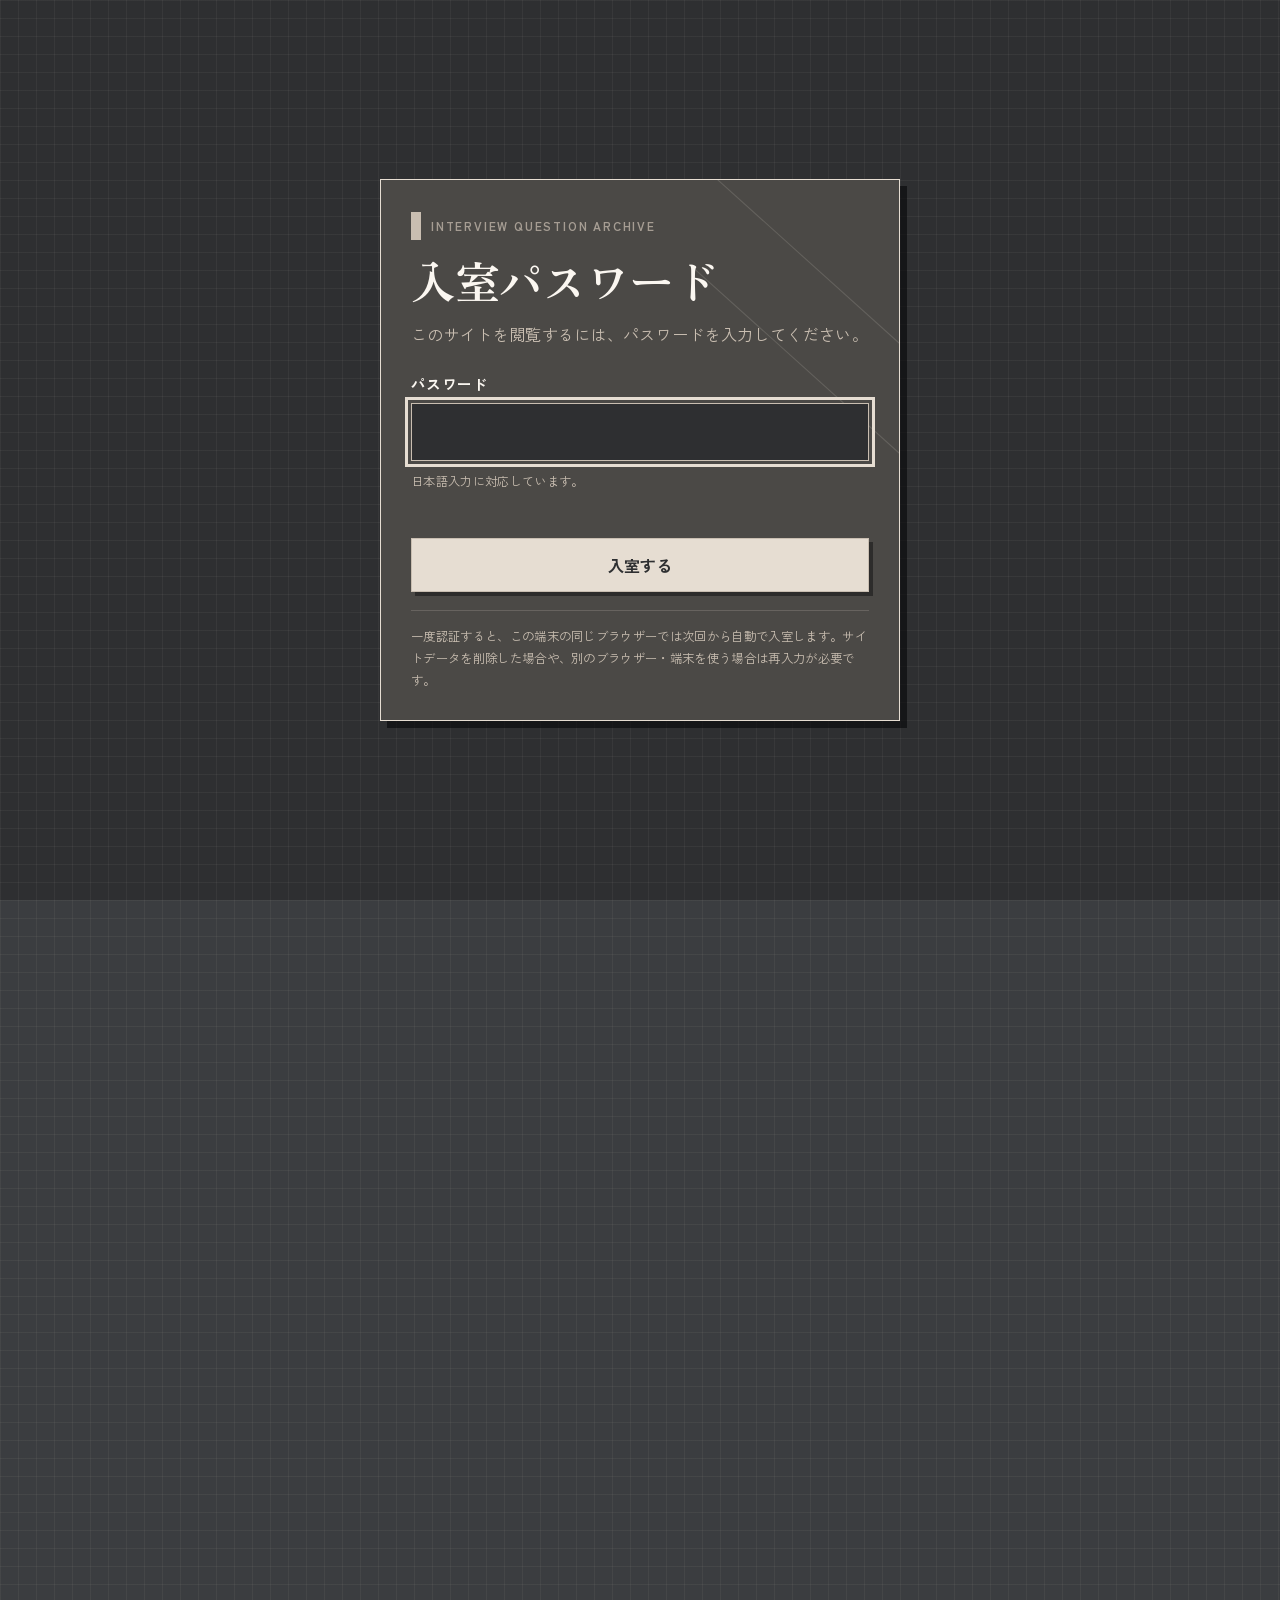
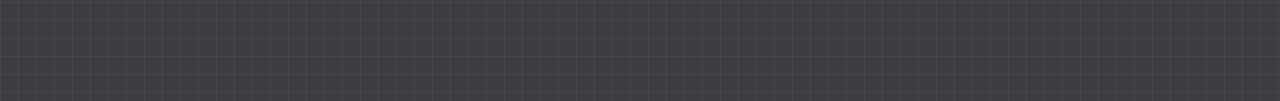
==== index.html @ e6c16aa3 "Add files via upload" ====
<!doctype html>
<html lang="ja">
<head>
  <meta charset="utf-8">
  <meta name="viewport" content="width=device-width, initial-scale=1">
  <meta name="theme-color" content="#3B3D40">
  <meta name="description" content="高校生の就職・大学入試面接に向けて、質問の意図と定着性・活躍性を考えるための面接想定質問集です。">

  <link rel="preconnect" href="https://fonts.googleapis.com">
  <link rel="preconnect" href="https://fonts.gstatic.com" crossorigin>
  <link href="https://fonts.googleapis.com/css2?family=Zen+Kaku+Gothic+New:wght@400;500;700&family=Zen+Old+Mincho:wght@500;600;700&display=swap" rel="stylesheet">
  <link rel="stylesheet" href="style.css">
  <title>面接想定質問集｜問いの裏側を読む</title>
</head>
<body class="auth-locked">

  <!-- ===== 入室パスワード認証 ===== -->
  <div class="auth-gate" id="authGate" role="dialog" aria-modal="true" aria-labelledby="authTitle">
    <form class="auth-box" id="authForm" novalidate>
      <p class="auth-kicker">INTERVIEW QUESTION ARCHIVE</p>
      <h1 id="authTitle">入室パスワード</h1>
      <p class="auth-copy">このサイトを閲覧するには、パスワードを入力してください。</p>

      <div class="auth-field">
        <label for="authPassword">パスワード</label>
        <div class="auth-input-row">
          <input
            id="authPassword"
            class="auth-password"
            type="text"
            inputmode="text"
            lang="ja"
            autocomplete="off"
            autocapitalize="none"
            spellcheck="false"
            enterkeyhint="go"
            aria-describedby="authImeNote authError"
          >
        </div>
        <p class="auth-ime-note" id="authImeNote">日本語入力に対応しています。</p>
      </div>

      <p class="auth-error" id="authError" aria-live="polite"></p>
      <button class="btn accent auth-submit" type="submit">入室する</button>
      <p class="auth-note">一度認証すると、この端末の同じブラウザーでは次回から自動で入室します。サイトデータを削除した場合や、別のブラウザー・端末を使う場合は再入力が必要です。</p>
    </form>
  </div>

  <a class="skip-link" href="#main">本文へ移動</a>

  <div class="app">
    <header class="topbar">
      <button class="menu-btn" id="menuButton" type="button" aria-label="メニューを開く" aria-controls="sidebar" aria-expanded="false">☰</button>

      <div class="brand-mini">
        <span class="brand-mark" aria-hidden="true"></span>
        <span>INTERVIEW QUESTION ARCHIVE</span>
      </div>

      <div class="top-status" id="topStatus">問いの裏側を読む</div>

      <button class="btn accent compact" id="randomTopButton" type="button">ランダム1問</button>
    </header>

    <div class="layout">
      <aside class="sidebar" id="sidebar" aria-label="サイト内メニュー">
        <p class="sidebar-title">CONTENTS</p>

        <nav class="nav" aria-label="メインナビゲーション">
          <button class="nav-button active" type="button" data-view="home">
            <span class="nav-num">00</span><span>HOME</span>
          </button>
          <button class="nav-button" type="button" data-view="guide">
            <span class="nav-num">01</span><span>面接の考え方</span>
          </button>
          <button class="nav-button" type="button" data-view="questions">
            <span class="nav-num">02</span><span>想定質問集</span>
          </button>
          <button class="nav-button" type="button" data-view="training">
            <span class="nav-num">03</span><span>覚悟</span>
          </button>
        </nav>

        <div class="sidebar-box">
          <strong>このサイトの方針</strong>
          <p>模範回答は載せません。</p>
          <p>「何を答えるか」より先に、「なぜ訊かれたか」を考えるための質問集です。</p>
        </div>

        <div class="sidebar-data-action">
          <button class="btn primary sidebar-action-btn" id="randomSideButton" type="button">ランダムで1問引く</button>
        </div>
      </aside>

      <div class="sidebar-scrim" id="sidebarScrim" aria-hidden="true"></div>

      <main class="main" id="main">
        <!-- HOME -->
        <section class="view active" id="view-home" data-view-panel="home">
          <div class="hero">
            <div class="eyebrow">INTERVIEW QUESTION ARCHIVE</div>
            <h1>
              <span class="hero-title-main">面接想定質問集</span>
              <span class="hero-title-level">問いの裏側を読む</span>
            </h1>
            <p class="hero-sub">あらゆる質問には、それを訊く意図がある。</p>
            <p class="hero-copy">
              面接は、用意した文章を暗唱する試験ではありません。<br>
              質問の向こう側にいる相手が「何を知りたいのか」を考え、自分の経験と考えを使って答える対話です。
            </p>

            <div class="hero-actions">
              <button class="btn primary" type="button" data-go="questions">質問集を見る</button>
              <button class="btn" type="button" data-go="guide">まず考え方を読む</button>
              <button class="btn accent" id="randomHeroButton" type="button">ランダムで1問</button>
            </div>

            <p class="hero-note">答えを覚えるのではなく、問いの意図を読む力を育てる。</p>
          </div>

          <section class="section-block">
            <div class="section-heading">
              <span class="section-kicker">CORE</span>
              <h2>面接官が見ようとしている「未来」</h2>
            </div>

            <div class="concept-grid">
              <article class="concept-card">
                <span class="concept-label">RETENTION</span>
                <h3>定着性</h3>
                <p>その会社・学校を自分の意思で選び、現実とのズレや困難があっても向き合いながら続けていけそうか。</p>
              </article>

              <article class="concept-card">
                <span class="concept-label">GROWTH</span>
                <h3>活躍性</h3>
                <p>入ったあとに学び、考え、修正し、行動し、周囲と関わりながら成長していけそうか。</p>
              </article>
            </div>

            <div class="statement-box">
              <p>面接で評価される要素は本来もっと多くあります。</p>
              <p>このサイトでは、それらを理解しやすくするために、大きく「定着性」と「活躍性」の二つに整理しています。</p>
            </div>
          </section>

          <section class="section-block">
            <div class="section-heading">
              <span class="section-kicker">HOW TO USE</span>
              <h2>このサイトの使い方</h2>
            </div>

            <div class="step-grid">
              <article class="step-card"><span>01</span><strong>質問だけを見る</strong><p>まずは意図を開かず、自分なら何を見られているか考えます。</p></article>
              <article class="step-card"><span>02</span><strong>自分の言葉で答える</strong><p>模範回答を探さず、自分の経験・考え・価値観から答えます。</p></article>
              <article class="step-card"><span>03</span><strong>質問の意図を開く</strong><p>面接官が何を確認しようとしているのかを確認します。</p></article>
              <article class="step-card"><span>04</span><strong>もう一度答える</strong><p>暗記ではなく、問いの本質を理解したうえで言葉を組み直します。</p></article>
            </div>
          </section>
        </section>

        <!-- GUIDE -->
        <section class="view" id="view-guide" data-view-panel="guide">
          <header class="page-header">
            <div class="eyebrow">GUIDE / APPENDIX</div>
            <h1>面接を始める前に<br>知っておいてほしいこと</h1>
            <p>この質問集を「答えを覚えるための教材」にしないための、15の前提です。</p>
          </header>

          <div class="guide-list" id="guideList"></div>
        </section>

        <!-- QUESTIONS -->
        <section class="view" id="view-questions" data-view-panel="questions">
          <header class="page-header">
            <div class="eyebrow">QUESTION ARCHIVE</div>
            <h1>想定質問集</h1>
            <p>質問を見たら、すぐに「答え」を探さないでください。まず、なぜその質問をされたのかを考えてみましょう。</p>
          </header>

          <section class="filter-panel" aria-label="質問の絞り込み">
            <div class="filter-row">
              <span class="filter-label">分類</span>
              <div class="filter-buttons" id="categoryFilters">
                <button class="filter-btn active" type="button" data-category="all">ALL</button>
                <button class="filter-btn" type="button" data-category="common">共通</button>
                <button class="filter-btn" type="button" data-category="employment">就職</button>
                <button class="filter-btn" type="button" data-category="university">大学</button>
                <button class="filter-btn" type="button" data-category="research">課題研究</button>
                <button class="filter-btn training-filter" type="button" data-category="training">覚悟</button>
              </div>
            </div>

            <div class="filter-row">
              <label class="filter-label" for="searchInput">検索</label>
              <input class="search-input" id="searchInput" type="search" placeholder="例：志望、失敗、大学、会社">
            </div>

            <div class="filter-row filter-meta">
              <span class="filter-label">表示</span>
              <strong id="resultCount">0問</strong>
              <button class="text-button" id="resetFiltersButton" type="button">絞り込みを解除</button>
            </div>
          </section>

          <div class="question-list" id="questionList"></div>
        </section>

        <!-- 覚悟 -->
        <section class="view" id="view-training" data-view-panel="training">
          <header class="page-header training-header">
            <div class="eyebrow">COMMITMENT CHECK</div>
            <h1>覚悟</h1>
            <p>本番ではもっと柔らかな形に分解されて問われるかもしれません。ここでは、進路選択の本質をあえてむき出しにして確認します。</p>
          </header>

          <div class="warning-box">
            <strong>これは「圧迫するため」の質問ではありません。</strong>
            <p>進学や就職が、何かから逃げた結果ではなく、自分で選んだ結果になっているか。迷いや不安も含めて、自分自身の選択を説明できるかを確かめるための訓練です。</p>
          </div>

          <div class="question-list" id="trainingList"></div>
        </section>
      </main>
    </div>

    <!-- ===== フッター ===== -->
    <footer class="site-footer">
      <p>Copyright © M.M. All Rights Reserved.</p>
    </footer>
  </div>

  <dialog class="random-dialog" id="randomDialog" aria-labelledby="randomDialogTitle">
    <form method="dialog" class="random-dialog-inner">
      <div class="dialog-topline">
        <span>RANDOM QUESTION</span>
        <button class="dialog-close" value="close" aria-label="閉じる">×</button>
      </div>
      <div id="randomQuestionContent"></div>
      <div class="dialog-actions">
        <button class="btn accent" id="randomAgainButton" type="button">もう1問引く</button>
        <button class="btn" value="close">閉じる</button>
      </div>
    </form>
  </dialog>
  <script src="script.js"></script>
</body>
</html>
---- style.css ----
/* ================================================================
   面接想定質問集 Ver.0.8
   暖色ダークモード・角丸なしUIを基調にしたスタイル
   ================================================================ */

/* ===== 01. カラーパレット・共通変数 ===== */
:root {
  --bg: #3B3D40;
  --bg-deep: #2E2F31;
  --grid: rgba(230, 221, 210, .055);

  --surface: #4C4A47;
  --surface-2: #56524F;
  --surface-3: #625D58;

  --ink: #FBF7F1;
  --muted: #C9BEB1;
  --label-muted: rgba(201, 190, 177, .72);
  --line: #8C8883;
  --line-soft: rgba(230, 221, 210, .18);

  --main: #5E5A55;
  --main-dark: #3B3D40;

  --accent: #E6DDD2;
  --accent-dark: #C9BEB1;
  --accent-deep: #8C8883;
  --accent-soft: rgba(230, 221, 210, .12);

  --training: #B8A999;
  --training-soft: rgba(184, 169, 153, .14);

  --shadow: rgba(12, 12, 13, .46);
  --shadow-strong: rgba(8, 8, 9, .62);
  --white-soft: #E6DDD2;
  --text-dark: #2E2F31;

  --font-heading: "Zen Old Mincho", "Yu Mincho", "Hiragino Mincho ProN", serif;
  --font-body: "Zen Kaku Gothic New", "Noto Sans JP", "Yu Gothic UI", "Yu Gothic", Meiryo, sans-serif;

  --max: 1440px;
}

/* ===== 02. 基本設定 ===== */
* {
  box-sizing: border-box;
}

html {
  scroll-behavior: smooth;
  scrollbar-color: var(--line) var(--surface-2);
}

body {
  margin: 0;
  min-height: 100vh;
  color: var(--ink);
  background-color: var(--bg);
  background-image:
    linear-gradient(var(--grid) 1px, transparent 1px),
    linear-gradient(90deg, var(--grid) 1px, transparent 1px);
  background-size: 18px 18px;
  font-family: var(--font-body);
  line-height: 1.9;
  letter-spacing: .02em;
}

button,
input {
  font: inherit;
  color: inherit;
}

button {
  cursor: pointer;
}

:focus-visible {
  outline: 3px solid var(--accent);
  outline-offset: 3px;
}

.skip-link {
  position: fixed;
  top: -80px;
  left: 12px;
  z-index: 9999;
  padding: 8px 12px;
  color: var(--text-dark);
  background: var(--accent);
}

.skip-link:focus {
  top: 12px;
}

.app {
  max-width: var(--max);
  min-height: 100vh;
  margin: 0 auto;
  background: rgba(46, 47, 49, .44);
  border-right: 1px solid var(--line-soft);
  border-left: 1px solid var(--line-soft);
}

/* ===== 03. 共通ボタン ===== */
.btn,
.menu-btn,
.filter-btn,
.dialog-close {
  border: 1px solid var(--line);
  border-radius: 0;
  background: var(--surface-2);
  box-shadow: 3px 3px 0 var(--shadow);
  transition: transform .12s ease, box-shadow .12s ease, background .12s ease;
}

.btn {
  padding: .68rem .9rem;
  font-weight: 700;
}

.btn:hover,
.menu-btn:hover,
.filter-btn:hover,
.dialog-close:hover {
  transform: translate(1px, 1px);
  box-shadow: 2px 2px 0 var(--shadow);
}

.btn:active,
.menu-btn:active,
.filter-btn:active,
.dialog-close:active {
  transform: translate(3px, 3px);
  box-shadow: none;
}

.btn.primary {
  color: var(--ink);
  background: var(--main);
  border-color: var(--line);
  box-shadow: 4px 4px 0 var(--shadow);
}

.btn.accent {
  color: var(--text-dark);
  background: var(--accent);
  border-color: var(--accent-dark);
  box-shadow: 4px 4px 0 var(--shadow);
}

.btn.compact {
  padding: .45rem .7rem;
  font-size: .84rem;
}

/* ===== 04. トップバー ===== */
.topbar {
  position: sticky;
  top: 0;
  z-index: 60;
  display: grid;
  grid-template-columns: 1fr minmax(80px, .7fr) auto;
  align-items: center;
  gap: 14px;
  padding: 10px 18px;
  background: rgba(46, 47, 49, .94);
  box-shadow: 0 5px 0 var(--shadow);
}

.brand-mini {
  display: flex;
  align-items: center;
  gap: 10px;
  color: var(--accent);
  font-size: 16px;
  font-weight: 700;
  white-space: nowrap;
}

.brand-mark {
  width: 16px;
  height: 16px;
  background: var(--accent);
  box-shadow: 4px 4px 0 var(--shadow);
}

.top-status {
  overflow: hidden;
  color: var(--accent);
  font-size: .84rem;
  text-align: right;
  text-overflow: ellipsis;
  white-space: nowrap;
}

.menu-btn {
  display: none;
  width: 42px;
  height: 42px;
  padding: 0;
  font-weight: 700;
}

/* ===== 05. サイドバー・レイアウト ===== */
.layout {
  display: grid;
  grid-template-columns: 260px minmax(0, 1fr);
  min-height: calc(100vh - 64px);
}

.sidebar {
  position: sticky;
  top: 64px;
  display: flex;
  flex-direction: column;
  height: calc(100vh - 64px);
  margin-top: 10px;
  padding: 20px 14px 36px;
  overflow: auto;
  background: rgba(46, 47, 49, .97);
  border-right: 2px solid var(--ink);
}

.sidebar-title {
  margin: 0 0 10px;
  color: var(--muted);
  font-size: .75rem;
  font-weight: 700;
  letter-spacing: .18em;
}

.nav {
  display: grid;
  gap: 7px;
}

.nav-button {
  display: grid;
  grid-template-columns: 38px 1fr;
  align-items: center;
  width: 100%;
  padding: 10px 9px;
  text-align: left;
  font-weight: 700;
  background: transparent;
  border: 1px solid transparent;
}

.nav-button:hover {
  background: rgba(76, 74, 71, .72);
  border-color: var(--line-soft);
}

.nav-button.active {
  color: var(--text-dark);
  background: var(--accent);
  border-color: var(--accent-dark);
  box-shadow: 4px 4px 0 var(--shadow);
}

.nav-num {
  font-size: .76rem;
  opacity: .78;
}

.sidebar-box {
  margin-top: 20px;
  padding: 13px;
  background: var(--surface);
  border: 1px solid var(--ink);
  box-shadow: 4px 4px 0 var(--shadow);
}

.sidebar-box strong {
  display: block;
  margin-bottom: 6px;
}

.sidebar-box p {
  margin: .45rem 0;
  font-size: .82rem;
  line-height: 1.65;
}

.sidebar-data-action {
  display: grid;
  gap: 10px;
  margin-top: auto;
  padding-top: 20px;
}

.sidebar-action-btn {
  width: 100%;
}

.sidebar-scrim {
  display: none;
}

/* ===== 06. メインコンテンツ ===== */
.main {
  min-width: 0;
  padding: 28px clamp(16px, 3vw, 44px) 44px;
}

.view {
  display: none;
  animation: fade .18s ease;
}

.view.active {
  display: block;
}

@keyframes fade {
  from {
    opacity: .3;
    transform: translateY(4px);
  }
  to {
    opacity: 1;
    transform: none;
  }
}

/* ===== 07. HOME・ヒーロー ===== */
.hero {
  position: relative;
  display: grid;
  align-content: center;
  min-height: 500px;
  padding: clamp(28px, 6vw, 72px);
  overflow: hidden;
  background: rgba(76, 74, 71, .94);
  border: 2px solid var(--ink);
  box-shadow: 5px 5px 0 var(--shadow);
}

.hero::before,
.hero::after {
  position: absolute;
  right: -140px;
  width: 520px;
  height: 1px;
  content: "";
  background: rgba(230, 221, 210, .16);
  transform: rotate(42deg);
}

.hero::before { top: 140px; }
.hero::after { top: 270px; }

.eyebrow {
  display: flex;
  align-items: center;
  gap: 10px;
  color: var(--label-muted);
  font-size: .76rem;
  font-weight: 700;
  letter-spacing: .18em;
  text-transform: uppercase;
}

.eyebrow::before {
  display: block;
  width: 12px;
  height: 28px;
  content: "";
  background: var(--accent-dark);
}

h1,
h2,
h3,
p {
  overflow-wrap: anywhere;
}


h1,
h2,
h3,
.hero-title-main,
.hero-title-level,
.brand-mini,
.question-title,
.random-content h2 {
  font-family: var(--font-heading);
}

h1 {
  margin: .5em 0 .22em;
  letter-spacing: -.04em;
}

.hero-title-main {
  display: block;
  font-size: clamp(2.2rem, 6vw, 5rem);
  font-weight: 700;
  line-height: 1.12;
}

.hero-title-level {
  display: block;
  margin-top: .18em;
  font-size: clamp(1.35rem, 3.4vw, 2.7rem);
  font-weight: 700;
  line-height: 1.3;
  letter-spacing: -.02em;
}

.hero-sub {
  margin: 0 0 1.4rem;
  color: var(--muted);
  font-size: clamp(1.05rem, 2.4vw, 1.5rem);
  font-weight: 700;
}

.hero-copy {
  max-width: 780px;
  font-size: 1.02rem;
}

.hero-actions {
  display: flex;
  flex-wrap: wrap;
  gap: 12px;
  margin-top: 28px;
}

.hero-note {
  margin-top: 22px;
  padding-left: 14px;
  font-weight: 700;
  border-left: 4px solid var(--accent-dark);
}

/* ===== 08. セクション共通 ===== */
.section-block {
  margin-top: 48px;
}

.section-heading {
  margin-bottom: 18px;
}

.section-kicker {
  display: block;
  color: var(--muted);
  font-size: .72rem;
  font-weight: 700;
  letter-spacing: .18em;
}

.section-heading h2,
.page-header h1 {
  margin: .25rem 0 .4rem;
  font-size: clamp(1.7rem, 3.4vw, 2.8rem);
  line-height: 1.3;
}

.concept-grid,
.step-grid {
  display: grid;
  grid-template-columns: repeat(2, minmax(0, 1fr));
  gap: 16px;
}

.concept-card,
.step-card,
.guide-card,
.question-card,
.statement-box,
.warning-box,
.filter-panel {
  background: rgba(76, 74, 71, .94);
  border: 1px solid var(--ink);
  box-shadow: 4px 4px 0 var(--shadow);
}

.concept-card {
  min-height: 220px;
  padding: 24px;
}

.concept-card.accent-card {
  border-left: 9px solid var(--accent-dark);
}

.concept-label {
  color: var(--muted);
  font-size: .72rem;
  font-weight: 700;
  letter-spacing: .16em;
}

.concept-card h3 {
  margin: .35rem 0 .55rem;
  font-size: 1.7rem;
}

.statement-box,
.warning-box {
  margin-top: 18px;
  padding: 18px 20px;
}

.statement-box p,
.warning-box p {
  margin: .25rem 0;
}

.step-grid {
  grid-template-columns: repeat(4, minmax(0, 1fr));
}

.step-card {
  padding: 18px;
}

.step-card > span {
  display: block;
  margin-bottom: 10px;
  color: var(--accent-dark);
  font-size: 1.25rem;
  font-weight: 700;
}

.step-card strong {
  display: block;
  margin-bottom: 8px;
}

.step-card p {
  margin: 0;
  font-size: .86rem;
  line-height: 1.7;
}

/* ===== 09. ページヘッダー ===== */
.page-header {
  margin-bottom: 28px;
  padding: clamp(24px, 4vw, 44px);
  background: rgba(76, 74, 71, .92);
  border: 2px solid var(--ink);
  box-shadow: 5px 5px 0 var(--shadow);
}

.page-header p {
  max-width: 840px;
  margin-bottom: 0;
}

.training-header {
  border-left: 10px solid var(--accent-dark);
}

/* ===== 10. GUIDE ===== */
.guide-list {
  display: grid;
  gap: 18px;
}

.guide-card {
  display: grid;
  grid-template-columns: 66px 1fr;
  padding: 22px;
}

.guide-number {
  color: var(--accent-dark);
  font-size: 1.4rem;
  font-weight: 700;
}

.guide-card h2 {
  margin: 0 0 .5rem;
  font-size: 1.25rem;
}

.guide-card p {
  margin: .35rem 0;
}

/* ===== 11. 質問フィルター ===== */
.filter-panel {
  display: grid;
  gap: 14px;
  margin-bottom: 24px;
  padding: 18px;
}

.filter-row {
  display: grid;
  grid-template-columns: 70px minmax(0, 1fr);
  align-items: center;
  gap: 12px;
}

.filter-label {
  color: var(--muted);
  font-size: .78rem;
  font-weight: 700;
  letter-spacing: .08em;
}

.filter-buttons {
  display: flex;
  flex-wrap: wrap;
  gap: 8px;
}

.filter-btn {
  padding: .5rem .72rem;
  font-size: .84rem;
  font-weight: 700;
}

.filter-btn.active {
  color: var(--text-dark);
  background: var(--accent);
  border-color: var(--accent-dark);
  box-shadow: 3px 3px 0 var(--shadow);
}

.filter-btn.training-filter.active {
  color: var(--text-dark);
  background: var(--training);
  border-color: var(--accent-deep);
}

.search-input {
  width: 100%;
  padding: .65rem .75rem;
  color: var(--ink);
  background: var(--bg-deep);
  border: 1px solid var(--line);
  border-radius: 0;
}

.filter-meta {
  grid-template-columns: 70px auto 1fr;
}

.text-button {
  justify-self: end;
  padding: .15rem 0;
  color: var(--accent);
  font-weight: 700;
  text-decoration: underline;
  text-decoration-color: var(--accent-dark);
  text-underline-offset: .22em;
  background: none;
  border: 0;
}

.text-button:hover {
  color: var(--ink);
}

/* ===== 12. 質問カード ===== */
.question-list {
  display: grid;
  gap: 18px;
}

.question-card {
  overflow: hidden;
}

.question-card.training {
  border-left: 10px solid var(--accent-dark);
}

.question-main {
  padding: 20px 22px 18px;
}

.question-topline {
  display: flex;
  flex-wrap: wrap;
  align-items: center;
  gap: 8px;
  margin-bottom: 10px;
}

.question-number {
  margin-right: auto;
  color: var(--muted);
  font-size: .76rem;
  font-weight: 700;
  letter-spacing: .08em;
}

.badge {
  display: inline-flex;
  align-items: center;
  min-height: 28px;
  padding: 2px 8px;
  font-size: .72rem;
  font-weight: 700;
  line-height: 1.4;
  background: var(--surface-2);
  border: 1px solid var(--line);
}

.badge.training-badge {
  color: var(--text-dark);
  background: var(--training);
  border-color: var(--accent-deep);
}

.badge.reality {
  color: var(--text-dark);
  background: var(--white-soft);
  border-color: var(--accent-dark);
}

.question-title {
  margin: 0;
  font-size: clamp(1.08rem, 2.5vw, 1.42rem);
  line-height: 1.55;
}

.question-meta {
  display: flex;
  flex-wrap: wrap;
  gap: 10px;
  margin-top: 14px;
}

.relation {
  padding: 4px 8px;
  font-size: .76rem;
  font-weight: 700;
  background: rgba(140, 136, 131, .16);
  border-left: 4px solid var(--accent-dark);
}

.relation.growth {
  border-left-color: var(--accent-dark);
}

.intent-toggle {
  display: flex;
  align-items: center;
  justify-content: space-between;
  gap: 14px;
  width: 100%;
  padding: 12px 18px;
  text-align: left;
  font-weight: 700;
  background: var(--surface-2);
  border: 0;
  border-top: 1px solid var(--line);
}

/* 開閉状態は「追加／削除」に見えやすい＋／−ではなく、上下のシェブロンで示す */
.intent-toggle::after {
  flex: 0 0 auto;
  width: .58rem;
  height: .58rem;
  content: "";
  border-right: 2px solid currentColor;
  border-bottom: 2px solid currentColor;
  transform: rotate(45deg);
  transition: transform .16s ease;
}

.intent-toggle[aria-expanded="true"]::after {
  transform: rotate(225deg);
}

.intent-body {
  display: none;
  padding: 18px 22px 22px;
  background: rgba(46, 47, 49, .42);
  border-top: 1px solid var(--line-soft);
}

.intent-body.open {
  display: block;
}


.intent-body h3 {
    margin: 0 0 .5rem;
    font-size: 1rem;
    color: #c9beb1;
}

.intent-body p {
  margin: .4rem 0;
}

.reality-note {
  margin-top: 12px !important;
  padding-top: 12px;
  color: var(--muted);
  font-size: .82rem;
  border-top: 1px dashed var(--line);
}

.drilldown-box {
  margin-top: 16px;
  padding-top: 14px;
  border-top: 1px dashed var(--line);
}

.drilldown-box h3 {
  margin: 0 0 8px;
  color: var(--muted);
  font-size: .92rem;
  font-family: "Zen Kaku Gothic New", "Noto Sans JP", sans-serif;
  font-weight: 700;
}

.drilldown-box ul {
  margin: 0;
  padding-left: 1.25rem;
}

.drilldown-box li {
  margin: .35rem 0;
  color: var(--ink);
  line-height: 1.75;
}

.empty-state {
  padding: 34px;
  text-align: center;
  background: rgba(76, 74, 71, .90);
  border: 1px dashed var(--ink);
}

/* ===== 13. 覚悟 ===== */
.warning-box {
  margin: 0 0 24px;
  background: var(--training-soft);
  border-left: 10px solid var(--training);
}

.warning-box strong {
  display: block;
  margin-bottom: 4px;
}

/* ===== 14. ランダム質問ダイアログ ===== */
.random-dialog {
  width: min(720px, calc(100vw - 28px));
  padding: 0;
  color: var(--ink);
  background: var(--surface);
  border: 2px solid var(--ink);
  border-radius: 0;
  box-shadow: 8px 8px 0 var(--shadow-strong);
}

.random-dialog::backdrop {
  background: rgba(8, 8, 9, .72);
}

.random-dialog-inner {
  margin: 0;
  padding: 0;
}

.dialog-topline {
  display: flex;
  align-items: center;
  justify-content: space-between;
  padding: 12px 16px;
  color: var(--accent);
  font-size: .75rem;
  font-weight: 700;
  letter-spacing: .14em;
  background: var(--bg-deep);
}

.dialog-close {
  width: 34px;
  height: 34px;
  padding: 0;
  color: var(--text-dark);
  background: var(--accent);
  border-color: var(--accent-dark);
}

.random-content {
  padding: 24px;
}

.random-content h2 {
  margin: 10px 0 16px;
  font-size: clamp(1.3rem, 4vw, 1.8rem);
  line-height: 1.55;
}

.random-hint {
  padding: 14px;
  background: var(--surface-2);
  border-left: 5px solid var(--accent-dark);
}

.dialog-actions {
  display: flex;
  flex-wrap: wrap;
  gap: 10px;
  padding: 0 24px 24px;
}

/* ===== フッター ===== */
.site-footer {
  padding: 20px clamp(16px, 3vw, 44px);
  color: var(--muted);
  font-size: .75rem;
  line-height: 1.6;
  letter-spacing: .04em;
  text-align: center;
  background: rgba(46, 47, 49, .72);
  border-top: 1px solid var(--line-soft);
}

.site-footer p {
  margin: 0;
}

/* ===== 15. レスポンシブ ===== */
@media (max-width: 1000px) {
  .step-grid {
    grid-template-columns: repeat(2, minmax(0, 1fr));
  }
}

@media (max-width: 820px) {
  .topbar {
    grid-template-columns: auto minmax(0, 1fr) auto;
    gap: 9px;
    padding: 9px 10px;
  }

  .menu-btn {
    display: inline-block;
  }

  .brand-mini {
    min-width: 0;
    font-size: .82rem;
  }

  .brand-mini span:last-child {
    overflow: hidden;
    text-overflow: ellipsis;
    white-space: nowrap;
  }

  .top-status {
    display: none;
  }

  .layout {
    display: block;
  }

  .sidebar {
    position: fixed;
    top: 59px;
    left: 0;
    z-index: 70;
    width: min(310px, 86vw);
    height: calc(100vh - 59px);
    margin-top: 0;
    transform: translateX(-110%);
    transition: transform .2s ease;
  }

  .sidebar.open {
    transform: translateX(0);
  }

  .sidebar-scrim {
    position: fixed;
    inset: 59px 0 0;
    z-index: 65;
    display: block;
    pointer-events: none;
    opacity: 0;
    background: rgba(8, 8, 9, .58);
    transition: opacity .2s ease;
  }

  .sidebar-scrim.show {
    pointer-events: auto;
    opacity: 1;
  }

  .main {
    padding: 22px 14px 36px;
  }

  .hero {
    min-height: 460px;
  }
}

@media (max-width: 620px) {
  body {
    line-height: 1.8;
  }

  .topbar .btn.compact {
    padding: .45rem .55rem;
    font-size: .75rem;
  }

  .brand-mark {
    display: none;
  }

  .hero {
    min-height: auto;
    padding: 30px 20px;
  }

  .hero-copy br {
    display: none;
  }

  .hero-actions {
    display: grid;
  }

  .hero-actions .btn {
    width: 100%;
  }

  .concept-grid,
  .step-grid {
    grid-template-columns: 1fr;
  }

  .concept-card {
    min-height: 0;
  }

  .guide-card {
    grid-template-columns: 1fr;
    gap: 4px;
    padding: 18px;
  }

  .guide-number {
    font-size: 1rem;
  }

  .filter-row,
  .filter-meta {
    grid-template-columns: 1fr;
    gap: 7px;
  }

  .filter-buttons {
    display: grid;
    grid-template-columns: repeat(2, minmax(0, 1fr));
  }

  .filter-btn {
    width: 100%;
  }

  .text-button {
    justify-self: start;
  }

  .question-main {
    padding: 17px 16px 15px;
  }

  .question-topline {
    align-items: flex-start;
  }

  .question-number {
    width: 100%;
  }

  .question-meta {
    display: grid;
  }

  .intent-body {
    padding: 16px;
  }

  .dialog-actions {
    display: grid;
  }

  .dialog-actions .btn {
    width: 100%;
  }
}

@media (prefers-reduced-motion: reduce) {
  *,
  *::before,
  *::after {
    scroll-behavior: auto !important;
    transition: none !important;
    animation: none !important;
  }
}

/* ===== 16. 入室パスワード認証 ===== */
body.auth-locked {
  overflow: hidden;
}

body.auth-locked > .app,
body.auth-locked > .skip-link,
body.auth-locked > .random-dialog {
  visibility: hidden;
  pointer-events: none;
}

.auth-gate {
  position: fixed;
  inset: 0;
  z-index: 10000;
  display: none;
  place-items: center;
  padding: 22px;
  overflow: auto;
  color: var(--ink);
  background-color: var(--bg-deep);
  background-image:
    linear-gradient(var(--grid) 1px, transparent 1px),
    linear-gradient(90deg, var(--grid) 1px, transparent 1px);
  background-size: 18px 18px;
}

body.auth-locked > .auth-gate {
  display: grid;
  visibility: visible;
  pointer-events: auto;
}

.auth-box {
  position: relative;
  width: min(520px, 100%);
  padding: 32px 30px 28px;
  overflow: hidden;
  background: rgba(76, 74, 71, .98);
  border: 1px solid var(--accent);
  box-shadow: 7px 7px 0 var(--shadow-strong);
}

.auth-box::before,
.auth-box::after {
  position: absolute;
  right: -105px;
  width: 360px;
  height: 1px;
  content: "";
  background: rgba(230, 221, 210, .16);
  transform: rotate(42deg);
  pointer-events: none;
}

.auth-box::before {
  top: 95px;
}

.auth-box::after {
  top: 205px;
}

.auth-box > * {
  position: relative;
  z-index: 1;
}

.auth-kicker {
  display: flex;
  align-items: center;
  gap: 10px;
  margin: 0 0 12px;
  color: var(--label-muted);
  font-family: var(--font-body);
  font-size: .75rem;
  font-weight: 700;
  letter-spacing: .15em;
}

.auth-kicker::before {
  width: 10px;
  height: 28px;
  content: "";
  background: var(--accent-dark);
}

.auth-box h1 {
  margin: 0 0 12px;
  color: var(--ink);
  font-family: var(--font-heading);
  font-size: clamp(2rem, 8vw, 2.8rem);
  font-weight: 700;
  line-height: 1.25;
  letter-spacing: -.03em;
}

.auth-copy {
  margin: 0 0 24px;
  color: var(--muted);
  line-height: 1.85;
}

.auth-field {
  display: grid;
  gap: 9px;
  margin: 0;
}

.auth-field label {
  color: var(--ink);
  font-size: .92rem;
  font-weight: 700;
  line-height: 1.4;
}

.auth-input-row {
  display: block;
}

.auth-password {
  width: 100%;
  min-width: 0;
  padding: .78rem .82rem;
  color: var(--ink);
  caret-color: var(--accent);
  background: var(--bg-deep);
  border: 1px solid var(--line);
  border-radius: 0;
}

.auth-password:focus {
  border-color: var(--accent-dark);
}

.auth-ime-note {
  margin: 2px 0 0;
  color: var(--muted);
  font-size: .76rem;
  line-height: 1.5;
}

.auth-error {
  min-height: 1.6em;
  margin: 10px 0 0;
  color: #F0B7AE;
  font-size: .86rem;
  font-weight: 700;
  line-height: 1.5;
}

.auth-submit {
  width: 100%;
  margin-top: 16px;
  font-size: 1rem;
}

.auth-note {
  margin: 18px 0 0;
  padding-top: 15px;
  color: var(--muted);
  font-size: .78rem;
  line-height: 1.75;
  border-top: 1px solid var(--line-soft);
}

@media (max-width: 520px) {
  .auth-gate {
    padding: 16px;
  }

  .auth-box {
    padding: 27px 21px 24px;
  }
}
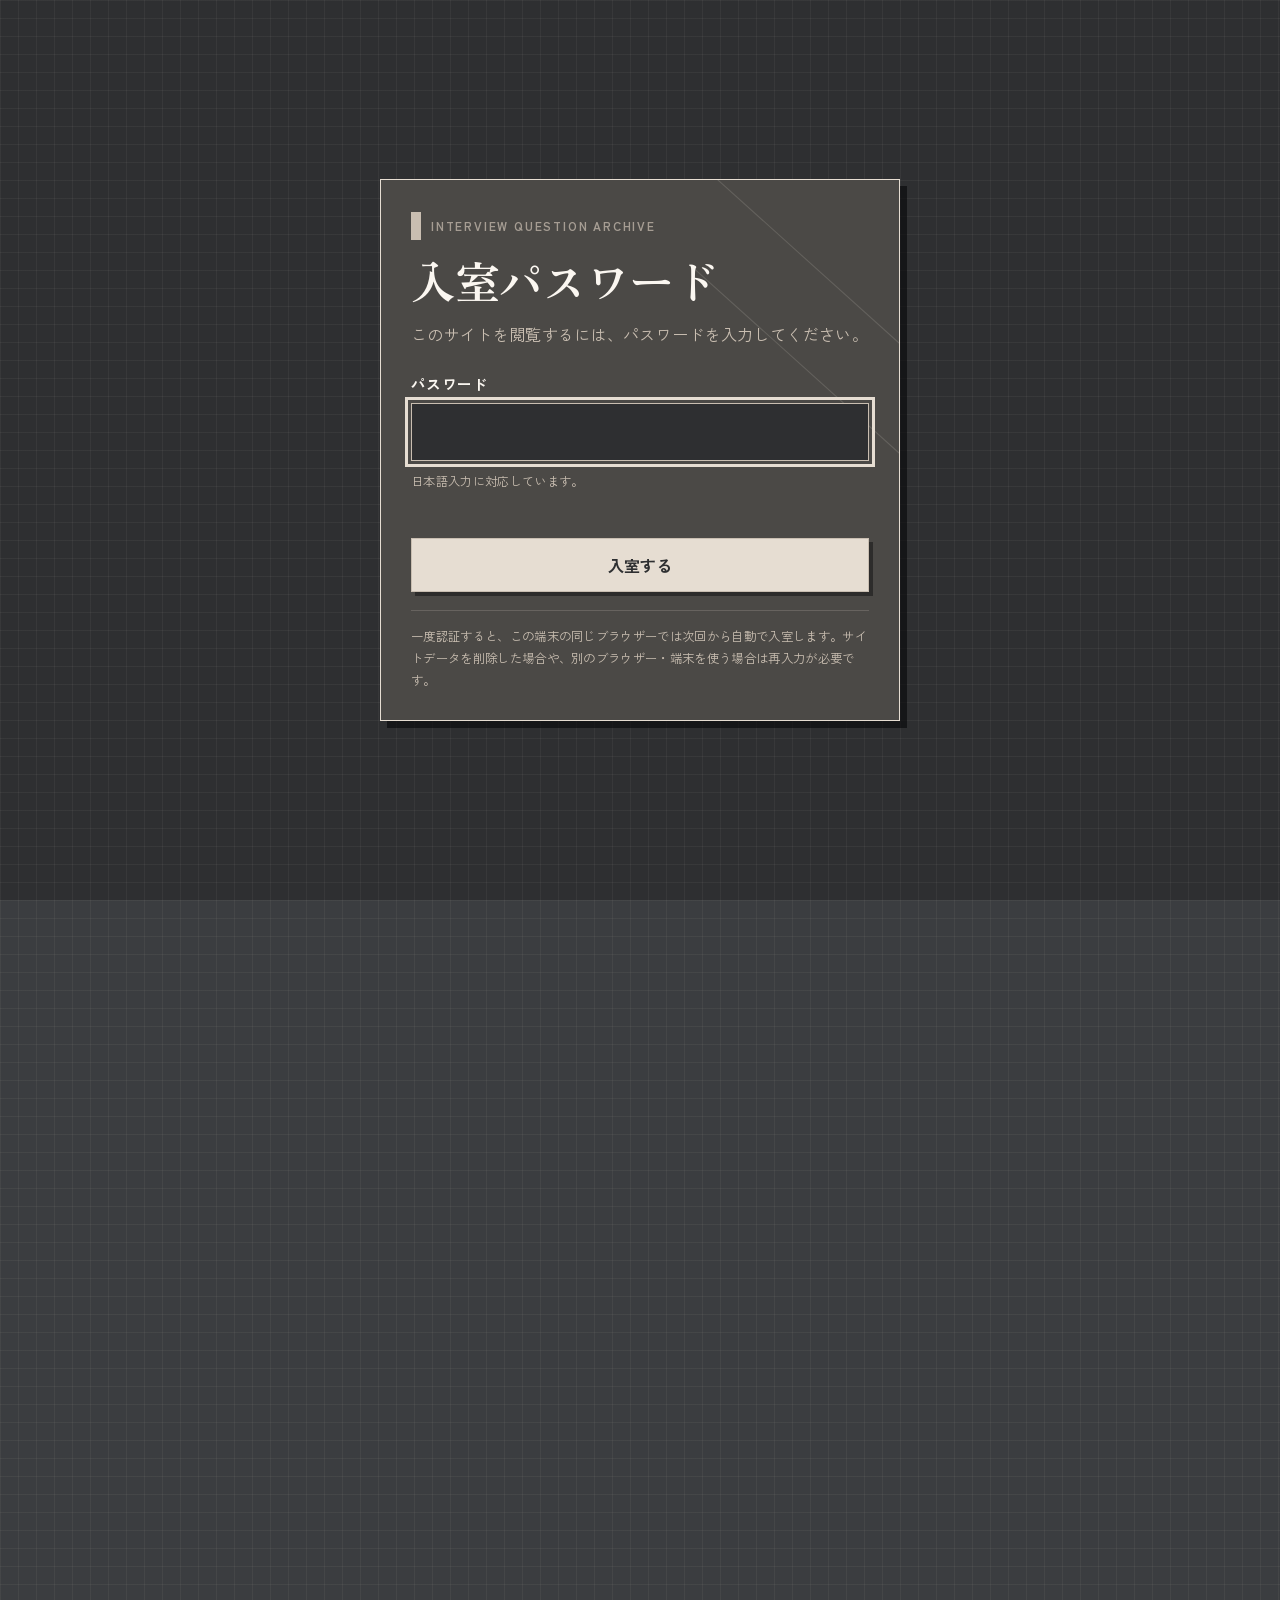
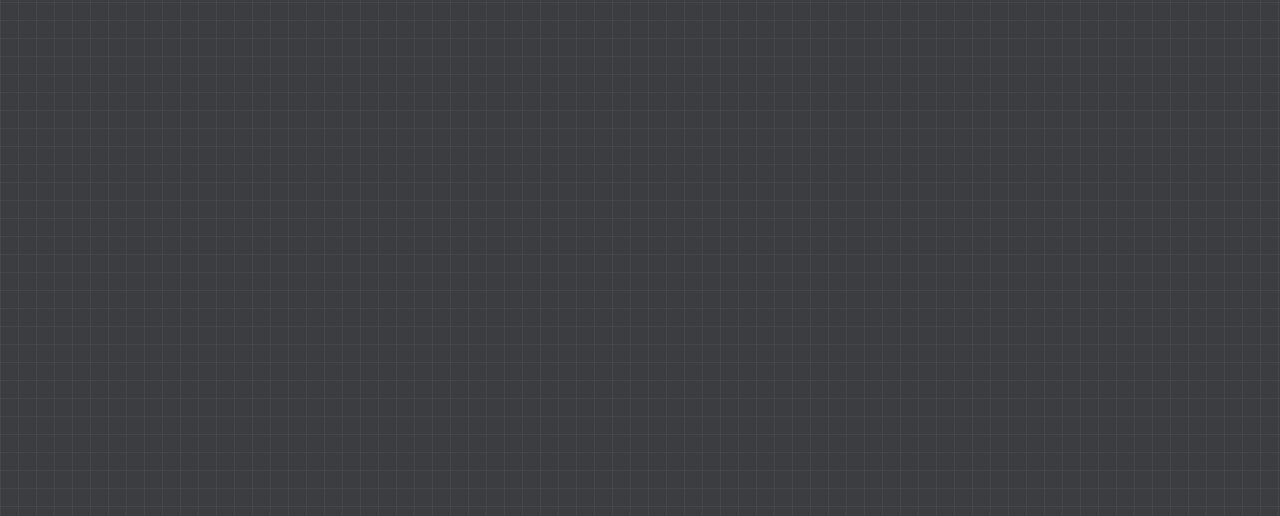
==== commit 8517d339: "Add files via upload" ====
--- a/index.html
+++ b/index.html
@@ -6,10 +6,13 @@
   <meta name="theme-color" content="#3B3D40">
   <meta name="description" content="高校生の就職・大学入試面接に向けて、質問の意図と定着性・活躍性を考えるための面接想定質問集です。">
 
+  <link rel="icon" href="favicon.ico" sizes="any">
+
   <link rel="preconnect" href="https://fonts.googleapis.com">
   <link rel="preconnect" href="https://fonts.gstatic.com" crossorigin>
   <link href="https://fonts.googleapis.com/css2?family=Zen+Kaku+Gothic+New:wght@400;500;700&family=Zen+Old+Mincho:wght@500;600;700&display=swap" rel="stylesheet">
   <link rel="stylesheet" href="style.css">
+  <link rel="stylesheet" href="articles.css">
   <title>面接想定質問集｜問いの裏側を読む</title>
 </head>
 <body class="auth-locked">
@@ -81,6 +84,27 @@
           </button>
         </nav>
 
+        <!-- ===== 追加記事：模擬面接後の補講 ===== -->
+        <p class="sidebar-title article-nav-title">INTERVIEW GUIDE</p>
+
+        <nav class="nav article-nav" aria-label="面接補講記事">
+          <button class="nav-button" type="button" data-view="article-01">
+            <span class="nav-num">04</span><span>面接って何？</span>
+          </button>
+          <button class="nav-button" type="button" data-view="article-02">
+            <span class="nav-num">05</span><span>質問の意図</span>
+          </button>
+          <button class="nav-button" type="button" data-view="article-03">
+            <span class="nav-num">06</span><span>“届く”話し方</span>
+          </button>
+          <button class="nav-button" type="button" data-view="article-04">
+            <span class="nav-num">07</span><span>面接の準備</span>
+          </button>
+          <button class="nav-button" type="button" data-view="article-05">
+            <span class="nav-num">08</span><span>失敗のあと</span>
+          </button>
+        </nav>
+
         <div class="sidebar-box">
           <strong>このサイトの方針</strong>
           <p>模範回答は載せません。</p>
@@ -103,7 +127,7 @@
               <span class="hero-title-main">面接想定質問集</span>
               <span class="hero-title-level">問いの裏側を読む</span>
             </h1>
-            <p class="hero-sub">あらゆる質問には、それを訊く意図がある。</p>
+            <p class="hero-sub">あらゆる質問には それを訊く意図がある</p>
             <p class="hero-copy">
               面接は、用意した文章を暗唱する試験ではありません。<br>
               質問の向こう側にいる相手が「何を知りたいのか」を考え、自分の経験と考えを使って答える対話です。
@@ -155,6 +179,25 @@
               <article class="step-card"><span>02</span><strong>自分の言葉で答える</strong><p>模範回答を探さず、自分の経験・考え・価値観から答えます。</p></article>
               <article class="step-card"><span>03</span><strong>質問の意図を開く</strong><p>面接官が何を確認しようとしているのかを確認します。</p></article>
               <article class="step-card"><span>04</span><strong>もう一度答える</strong><p>暗記ではなく、問いの本質を理解したうえで言葉を組み直します。</p></article>
+            </div>
+          </section>
+
+          <!-- ===== このサイトの利用について ===== -->
+          <section class="section-block" aria-labelledby="sitePolicyTitle">
+            <div class="section-heading">
+              <span class="section-kicker">NOTICE</span>
+              <h2 id="sitePolicyTitle">このサイトの利用について</h2>
+            </div>
+
+            <div class="statement-box">
+              <p><strong>本サイトに掲載している文章は、ネット上の記事等から転載したものではありません。</strong><br>
+                M.M.が独自に作成・構成したオリジナルの文章であり、M.M.の著作物です。</p>
+
+              <p><strong>本サイトのURLを、ネット上へ掲載したり、SNS・メッセージアプリ等で送信したり、他者へ教えたりする行為は厳禁です。</strong><br>
+                閲覧できる人を無制限に広げることは、このサイトの意図する利用方法ではありません。</p>
+
+              <p><strong>ただし、ご自身の端末で本サイトを開き、家族や友人に画面を見せることは制限しません。</strong><br>
+                その場合も、URLそのものを共有・送信することはしないでください。</p>
             </div>
           </section>
         </section>
@@ -220,6 +263,714 @@
           </div>
 
           <div class="question-list" id="trainingList"></div>
+        </section>
+
+        <!-- ============================================================
+             INTERVIEW GUIDE 01
+             面接って、そもそも何？
+             ============================================================ -->
+        <section class="view article-view" id="view-article-01" data-view-panel="article-01">
+          <header class="page-header article-page-header">
+            <div class="eyebrow">INTERVIEW GUIDE / 01</div>
+            <h1>面接って、そもそも何？</h1>
+            <p class="article-subtitle">正解を当てる試験ではなく、あなたを知るための対話</p>
+          </header>
+
+          <article class="article-body">
+            <div class="article-intro">
+              <p>面接と聞くと、</p>
+              <p>「正しい答えを言わなければいけない」<br>「立派なことを話さなければいけない」<br>「噛んだらダメ」<br>「言葉に詰まったらダメ」</p>
+              <p>そんなふうに考えてしまう人もいるかもしれません。</p>
+              <p>でも、まず知っておいてほしいことがあります。</p>
+            </div>
+
+            <section class="article-section">
+              <h2>面接は「対話」です</h2>
+              <p>面接官は、あなたが暗記してきた模範回答を採点するためだけに、目の前に座っているわけではありません。</p>
+              <p>履歴書や志望理由書だけでは分からなかった、</p>
+              <ul class="article-list">
+                <li>どんなことを考える人なのか</li>
+                <li>どんな経験をしてきたのか</li>
+                <li>困ったときにどうする人なのか</li>
+                <li>周囲とどう関わる人なのか</li>
+                <li>本当にここへ入りたいと思っているのか</li>
+                <li>これからどんなふうに成長していきそうか</li>
+              </ul>
+              <p>そういった<strong>「あなた自身」</strong>を、対話を通して知ろうとしています。</p>
+
+              <p>だから面接では、提出書類に書いたことについても聞かれます。</p>
+              <p>たとえば、</p>
+              <div class="article-example">
+                <p>「なぜ、そう考えたのですか？」</p>
+                <p>「具体的には？」</p>
+                <p>「そのとき、あなた自身は何をしましたか？」</p>
+              </div>
+              <p>というように。</p>
+              <p>これは、意地悪をしているわけではありません。</p>
+              <p>書類に書かれた言葉と、目の前にいるあなたが、本当に一本につながっているのか。</p>
+              <p><strong>その言葉は、本当にあなた自身の経験や考えから生まれたものなのか。</strong></p>
+              <p>そこも確認しているのです。</p>
+            </section>
+
+            <section class="article-section">
+              <h2>面接は「質問に正解するゲーム」ではない</h2>
+              <p>模擬面接が終わったあと、</p>
+              <blockquote class="article-quote">「先生、さっきの質問って、何て答えるのが正解だったんですか？」</blockquote>
+              <p>と聞きたくなることがあります。</p>
+              <p>でも、多くの面接質問には、数学のような唯一の正解はありません。</p>
+              <p>同じ質問をされても、あなたと他の人では、経験も、価値観も、考え方も、目指しているものも違うからです。</p>
+              <p>だから、<strong>「何て答えれば正解なのか？」</strong>だけを考えるのではなく、少し視点を変えてみてください。</p>
+
+              <div class="article-question-callout">
+                <span>QUESTION</span>
+                <p>なぜ、この質問をしたんだろう？</p>
+                <p>相手は、この質問から自分の何を知りたいんだろう？</p>
+              </div>
+
+              <p>ここを考える。</p>
+              <p>そのうえで、<strong>自分自身の経験や考えの中から、相手が知りたいことへ答える。</strong></p>
+              <p>これが面接での対話です。</p>
+            </section>
+
+            <section class="article-section">
+              <h2>面接で大切なコミュニケーション</h2>
+              <p>このサイトでは、面接における大切なコミュニケーションを、こう考えます。</p>
+
+              <div class="article-core-message" role="note" aria-label="このサイトの中心となる考え方">
+                <p>質問の意図を想像し、</p>
+                <p>自分の言葉で、</p>
+                <p>相手が知りたい本質を満たす。</p>
+              </div>
+
+              <p>ただベラベラ喋れることが、コミュニケーション能力ではありません。</p>
+              <p>自分の話したいことだけを一方的に話すことでもありません。</p>
+              <p>相手が何を知りたくて質問したのかを考える。</p>
+              <p>その意図を受け取る。</p>
+              <p>そして、自分の中にある経験や考えを使って返す。</p>
+              <p><strong>相手を見ることと、自分を見ること。</strong></p>
+              <p>その両方が必要です。</p>
+            </section>
+
+            <section class="article-section">
+              <h2>「自分の言葉」って何？</h2>
+              <p>難しい言葉を使わない、という意味ではありません。</p>
+              <p>きれいな文章を使ってはいけない、という意味でもありません。</p>
+              <p>大切なのは、</p>
+              <blockquote class="article-quote">「なぜ、そう言ったの？」と聞かれたときに、自分でその続きを話せることです。</blockquote>
+              <p>たとえばネットやAI、先生から、良い表現を教えてもらうこと自体は悪いことではありません。</p>
+              <p>でも、その言葉をそのまま借りて、自分自身が意味を理解していなかったら、少し深く聞かれただけで言葉が止まります。</p>
+              <p>反対に、多少言い方が不器用でも、</p>
+              <div class="article-example">
+                <p>「自分はこう考えています」</p>
+                <p>「なぜなら、こんな経験があったからです」</p>
+              </div>
+              <p>と、自分の中から続きを話せる言葉は強い。</p>
+            </section>
+
+            <section class="article-section">
+              <h2>派手な実績がなくても大丈夫</h2>
+              <p>「自分には話せるようなすごい経験がありません」と心配する人もいます。</p>
+              <p>でも、大会優勝、生徒会長、難関資格、大きな受賞歴。そういった経験だけが面接の材料ではありません。</p>
+              <p>たとえば、</p>
+              <ul class="article-list">
+                <li>資格試験に落ちて、勉強のやり方を変えた</li>
+                <li>苦手な実習で、先生に質問するようになった</li>
+                <li>グループでうまくいかず、自分から声をかけた</li>
+                <li>課題研究で失敗して、方法を考え直した</li>
+              </ul>
+              <p>そういう経験でも十分です。</p>
+              <p>大切なのは、<strong>何が起きたか</strong>だけではありません。</p>
+              <div class="article-checkpoints">
+                <p>そのとき自分は何を考えたのか。</p>
+                <p>どう動いたのか。</p>
+                <p>そこから何を学んだのか。</p>
+              </div>
+              <p>面接官は、そうした話から、あなたがどんな人物なのかを少しずつ知っていきます。</p>
+            </section>
+
+            <section class="article-section article-ending">
+              <h2>面接は、あなたを知ってもらうための時間</h2>
+              <p>だから、完璧に見せようとしすぎなくて大丈夫です。</p>
+              <p>話すのが少し苦手でもいい。考えるために少し間が空いてもいい。言い直してもいい。</p>
+              <p>ただし、<strong>自分の言葉で、自分自身を伝えること。</strong></p>
+              <p>そして、<strong>質問した相手が何を知ろうとしているのかを考えること。</strong></p>
+              <p>まずは、ここからです。</p>
+            </section>
+
+            <nav class="article-page-nav" aria-label="記事間ナビゲーション">
+              <button class="btn" type="button" data-go="guide">面接の考え方へ</button>
+              <button class="btn accent" type="button" data-go="article-02">次の記事：質問の意図</button>
+            </nav>
+          </article>
+        </section>
+
+        <!-- ============================================================
+             INTERVIEW GUIDE 02
+             なぜ、そんな質問をするの？
+             ============================================================ -->
+        <section class="view article-view" id="view-article-02" data-view-panel="article-02">
+          <header class="page-header article-page-header">
+            <div class="eyebrow">INTERVIEW GUIDE / 02</div>
+            <h1>なぜ、そんな質問をするの？</h1>
+            <p class="article-subtitle">面接官が見たい「定着性」と「活躍性」</p>
+          </header>
+
+          <article class="article-body">
+            <div class="article-intro">
+              <p>面接では、いろいろな質問をされます。</p>
+              <div class="article-example">
+                <p>「なぜ志望したのですか？」</p>
+                <p>「高校生活で頑張ったことは？」</p>
+                <p>「あなたの長所は？」</p>
+                <p>「失敗した経験は？」</p>
+                <p>「周囲と意見が合わなかったらどうしますか？」</p>
+                <p>「3年後、どうなっていたいですか？」</p>
+              </div>
+              <p>一見すると、全部違う質問に見えます。</p>
+              <p>でも、ここで忘れてはいけないことがあります。</p>
+            </div>
+
+            <section class="article-section">
+              <h2>あらゆる質問には、それを訊いた意図がある</h2>
+              <p>面接官は、なんとなく思いついた質問を投げているわけではありません。</p>
+              <p>その質問を通して、<strong>あなたについて何かを知ろうとしています。</strong></p>
+              <p>だから質問されたとき、言葉だけを見るのではなく、その一段奥を考えてみてください。</p>
+              <div class="article-question-callout">
+                <span>WHY?</span>
+                <p>なぜ、この質問をしたんだろう？</p>
+                <p>この質問から、何を知ろうとしているんだろう？</p>
+              </div>
+              <p>この視点を持てるだけで、面接の見え方はかなり変わります。</p>
+            </section>
+
+            <section class="article-section">
+              <h2>志望動機を訊くのは、なぜ？</h2>
+              <p>たとえば志望動機。</p>
+              <div class="article-example">
+                <p>「御社の理念に共感しました。」</p>
+                <p>「研究内容に魅力を感じました。」</p>
+                <p>「社会に貢献したいと思いました。」</p>
+              </div>
+              <p>こうした回答が悪いわけではありません。本当にそう思っているなら、もちろん話して構いません。</p>
+              <p>ただし、それだけでは、<strong>「なぜ“あなた”が、ここを選んだのか」</strong>までは、まだ十分に分かりません。</p>
+              <p>理念に共感する人は、他にもいる。同じ研究に魅力を感じる人もいる。社会に貢献したい人も、たくさんいる。</p>
+              <p>だから相手は、さらに知りたくなります。</p>
+              <div class="article-checkpoints">
+                <p>なぜ、その中でもここなの？</p>
+                <p>あなた自身の経験と、どうつながっているの？</p>
+                <p>入ったあと、何をしたいの？</p>
+              </div>
+              <p>ここまで聞いて、ようやく<strong>あなた自身の志望動機</strong>が見えてきます。</p>
+            </section>
+
+            <section class="article-section">
+              <h2>このサイトでは、二つの軸から考える</h2>
+              <p>実際の面接では、人柄、主体性、協調性、適性、基礎能力、意欲、考える力など、さまざまなものが見られています。</p>
+              <p>このサイトでは、それらの質問が最終的に何を確かめようとしているのかを理解しやすくするために、大きく二つの軸から考えます。</p>
+
+              <div class="article-axis-grid">
+                <section class="article-axis-card">
+                  <span>RETENTION</span>
+                  <h3>定着性</h3>
+                  <p>この人は、本当にここを選んでいるのか？</p>
+                </section>
+                <section class="article-axis-card">
+                  <span>GROWTH</span>
+                  <h3>活躍性</h3>
+                  <p>この人は、入ったあとに伸びていきそうか？</p>
+                </section>
+              </div>
+            </section>
+
+            <section class="article-section">
+              <h2>定着性とは？</h2>
+              <p>簡単に言うと、</p>
+              <blockquote class="article-quote">この人は、本当にここを選んでいるのか？</blockquote>
+              <p>ということです。</p>
+              <p>会社なら、採用して、仕事を教えて、経験を積んでもらいます。</p>
+              <p>学校なら、授業や研究、設備など、さまざまな学ぶ機会を用意します。</p>
+              <p>だから、「入ってみたら思っていたのと違ったので、すぐやめます」では困ります。</p>
+              <p>もちろん、人生には予想外のことがあります。一度入った場所に絶対居続けなければならない、という意味ではありません。</p>
+              <p>ここで見たいのは、</p>
+              <ul class="article-list">
+                <li>自分なりに考えてこの場所を選んでいるか</li>
+                <li>困難や想像との違いがあったとき、向き合えそうか</li>
+                <li>その場所で続けていこうとする理由があるか</li>
+              </ul>
+              <p>という部分です。</p>
+            </section>
+
+            <section class="article-section">
+              <h2>活躍性とは？</h2>
+              <p>こちらは、</p>
+              <blockquote class="article-quote">この人は、入ったあとに伸びていきそうか？</blockquote>
+              <p>ということです。</p>
+              <p>最初から完璧である必要はありません。</p>
+              <p>むしろ高校生なら、知らないことも、できないことも、たくさんあって当たり前です。</p>
+              <p>だから相手は、</p>
+              <ul class="article-list">
+                <li>分からないことを学べるか</li>
+                <li>失敗したとき修正できるか</li>
+                <li>周囲と協力できるか</li>
+                <li>必要なとき助けを求められるか</li>
+                <li>自分で考えて行動できるか</li>
+                <li>経験から成長できるか</li>
+              </ul>
+              <p>を知ろうとします。</p>
+            </section>
+
+            <section class="article-section">
+              <h2>相手が見ているのは、「今」だけではない</h2>
+              <p>会社や学校は、あなたに時間や機会を渡します。</p>
+              <p>仕事を教える。授業をする。設備を使わせる。先輩や先生が関わる。経験する場所を用意する。</p>
+              <p>少し現実的な言い方をすれば、これは相手からあなたへの<strong>投資</strong>でもあります。</p>
+              <p>だから相手は考えます。</p>
+              <blockquote class="article-quote">この人に時間や機会を渡したら、どんなふうに成長するだろう？</blockquote>
+              <p>高校生の時点で完成されていなくても構いません。</p>
+              <div class="article-core-message compact">
+                <p>大切なのは、</p>
+                <p>未来の可能性を感じてもらうこと。</p>
+              </div>
+            </section>
+
+            <section class="article-section">
+              <h2>「3年後どうなっていたい？」を考えてみよう</h2>
+              <p>では、実際の質問で考えてみます。</p>
+              <div class="article-question-card">
+                <span>CASE STUDY</span>
+                <h3>Q. 3年後、あなたはどうなっていたいですか？</h3>
+              </div>
+              <p>なぜ、こんな質問をするのでしょう？</p>
+              <p>未来を当ててほしいから？　立派な夢を聞きたいから？</p>
+              <p>それだけではありません。</p>
+              <div class="article-axis-grid compact-grid">
+                <section class="article-axis-card">
+                  <span>RETENTION</span>
+                  <p>3年後も、この場所にいる自分を考えている？</p>
+                </section>
+                <section class="article-axis-card">
+                  <span>GROWTH</span>
+                  <p>3年後までに、どんなふうに成長したい？</p>
+                </section>
+              </div>
+              <p>つまり、この質問からは、<strong>あなたが自分の未来について、どれくらい考えているのか</strong>が見えてきます。</p>
+
+              <h3 class="article-subheading">答えそのものではなく、材料を考えてみる</h3>
+              <div class="article-flow" aria-label="3年後について考える流れ">
+                <div><span>01</span><strong>どんな自分になりたい？</strong></div>
+                <div><span>02</span><strong>なぜ、そうなりたい？</strong></div>
+                <div><span>03</span><strong>そのために何をしていきたい？</strong></div>
+              </div>
+              <p>この三つを考えてみると、自分の答えを作りやすくなります。</p>
+              <p>ここで大切なのは、この三つを暗記することではありません。</p>
+              <p><strong>「なぜ、この質問をされたのか」を考えること</strong>です。</p>
+            </section>
+
+            <section class="article-section article-ending">
+              <h2>コミュニケーション能力とは</h2>
+              <p>話すのが得意なだけではありません。</p>
+              <div class="article-core-message">
+                <p>質問の意図を想像し、</p>
+                <p>自分の言葉で、</p>
+                <p>相手が知りたい本質を満たす。</p>
+              </div>
+              <p>これができれば、予想していなかった質問が来ても考えられます。</p>
+              <p>面接質問を全部暗記する必要がなくなるのです。</p>
+            </section>
+
+            <nav class="article-page-nav" aria-label="記事間ナビゲーション">
+              <button class="btn" type="button" data-go="article-01">前の記事</button>
+              <button class="btn primary" type="button" data-go="questions">想定質問集を見る</button>
+              <button class="btn accent" type="button" data-go="article-03">次の記事：“届く”話し方</button>
+            </nav>
+          </article>
+        </section>
+
+        <!-- ============================================================
+             INTERVIEW GUIDE 03
+             自分の言葉を“届かせる”
+             ============================================================ -->
+        <section class="view article-view" id="view-article-03" data-view-panel="article-03">
+          <header class="page-header article-page-header">
+            <div class="eyebrow">INTERVIEW GUIDE / 03</div>
+            <h1>自分の言葉を“届かせる”</h1>
+            <p class="article-subtitle">上手に喋るより、相手に伝わる話し方</p>
+          </header>
+
+          <article class="article-body">
+            <div class="article-intro">
+              <p>質問の意図が分かった。</p>
+              <p>自分が伝えたいことも分かった。</p>
+              <p>でも、それが相手へ届かなければ、伝わりません。</p>
+              <p>だから次は、<strong>自分の言葉を、相手へ届ける方法</strong>を考えます。</p>
+            </div>
+
+            <section class="article-section">
+              <h2>上手に喋ろうとしすぎなくていい</h2>
+              <p>流暢に喋る。難しい言葉を使う。ずっと止まらず話し続ける。</p>
+              <p>それが「話すのが上手い」ということだと思うかもしれません。</p>
+              <p>でも面接で一番大切なのは、</p>
+              <div class="article-core-message compact">
+                <p>自分が本当に考えていることを、</p>
+                <p>相手に伝わる形で届けること。</p>
+              </div>
+            </section>
+
+            <section class="article-section">
+              <h2>質問されたら、一呼吸置く</h2>
+              <p>質問された瞬間、「すぐに答えなきゃ」と思ってしまうことがあります。</p>
+              <p>でも、急ぐ必要はありません。</p>
+              <p>おすすめは、</p>
+              <div class="article-flow vertical" aria-label="回答前の流れ">
+                <div><span>01</span><strong>質問を聞く</strong></div>
+                <div><span>02</span><strong>軽くうなずく</strong></div>
+                <div><span>03</span><strong>一度息を吸う</strong></div>
+                <div><span>04</span><strong>結論から話す</strong></div>
+              </div>
+              <p>です。</p>
+              <p>長く黙る必要はありません。ほんの一秒程度でも構いません。</p>
+              <div class="article-core-message compact">
+                <p>その一秒は、沈黙ではありません。</p>
+                <p>答えるための準備時間です。</p>
+              </div>
+              <p>焦って見切り発車するより、一度質問を受け止めた方が、「自分は何を答えようとしているのか」も確認できます。</p>
+            </section>
+
+            <section class="article-section">
+              <h2>聞く。吸う。言い切る。止まる。</h2>
+              <p>覚えるなら、このくらいで十分です。</p>
+              <div class="article-four-grid">
+                <section><span>01</span><h3>聞く。</h3><p>質問を最後まで聞く。</p></section>
+                <section><span>02</span><h3>吸う。</h3><p>一呼吸置く。</p></section>
+                <section><span>03</span><h3>言い切る。</h3><p>まず結論を伝える。</p></section>
+                <section><span>04</span><h3>止まる。</h3><p>そこで一度止まり、理由や具体例を続ける。</p></section>
+              </div>
+              <p>たとえば、</p>
+              <blockquote class="article-quote">「はい。私が高校生活で一番力を入れたことは、課題研究です。」</blockquote>
+              <p>一度止まる。</p>
+              <p>そのあと、</p>
+              <blockquote class="article-quote">「その理由は――」</blockquote>
+              <p>と続ける。</p>
+              <p>一度に全部話そうとしなくていいのです。</p>
+            </section>
+
+            <section class="article-section">
+              <h2>間を怖がらない</h2>
+              <p>話すのが苦手な人ほど、沈黙を怖がることがあります。</p>
+              <p>少し止まると、「何か言わなきゃ」と焦って、「えっと」「あの」「その」と、どんどん言葉を足してしまう。</p>
+              <p>でも、一秒や二秒の間が空くこと自体は、大きな問題ではありません。</p>
+              <blockquote class="article-quote">沈黙に追われるのではなく、自分で沈黙を置く。</blockquote>
+              <p>くらいに考えてみてください。</p>
+              <p>大切な言葉の前で少し止まる。大切な言葉を言ったあとにも少し止まる。</p>
+              <p>文章でいう、句読点や改行のようなものです。</p>
+            </section>
+
+            <section class="article-section">
+              <h2>一番伝えたいところは、少しゆっくり</h2>
+              <p>緊張すると早口になることがあります。</p>
+              <p>全部を完璧にゆっくり話そうとすると、それもまた難しい。</p>
+              <p>だったら、<strong>ここだけは伝えたい</strong>というところだけ、少しゆっくり話してみてください。</p>
+              <p>それだけでも話に緩急が生まれ、何を大切にしているのかが伝わりやすくなります。</p>
+            </section>
+
+            <section class="article-section">
+              <h2>声は「大きく」ではなく「届ける」</h2>
+              <p>無理に大声を出す必要はありません。</p>
+              <p>数メートル先にいる相手へ、<strong>声を渡す</strong>というイメージを持ってみてください。</p>
+              <p>下を向いて自分へ話すのではなく、目の前の相手へ言葉を届ける。</p>
+              <p>話し始めや話し終わりに相手を見るだけでも違います。</p>
+            </section>
+
+            <section class="article-section">
+              <h2>語尾まで届ける</h2>
+              <div class="article-example">
+                <p>「頑張りたいかなと思っていて……」</p>
+                <p>「○○だと思うんですけど……」</p>
+              </div>
+              <p>と、語尾が消えてしまうことがあります。</p>
+              <p>強そうな言葉を使う必要はありません。</p>
+              <p>ただ、自分が本当に考えていることなら、</p>
+              <div class="article-example positive">
+                <p>「私は○○だと考えています。」</p>
+                <p>「○○を目指したいです。」</p>
+              </div>
+              <p>と、最後まで相手へ渡してください。</p>
+            </section>
+
+            <section class="article-section">
+              <h2>作法は、最低限でいい</h2>
+              <p>ノックが何回だった。お辞儀の角度が少し違った。言葉を一つ間違えた。</p>
+              <p>そうしたこと一つで、面接のすべてが決まるわけではありません。</p>
+              <p>もちろん、相手に失礼のない振る舞いは必要です。</p>
+              <ul class="article-list">
+                <li>丁寧に話す</li>
+                <li>相手の話を最後まで聞く</li>
+                <li>自分だけで長く喋り続けない</li>
+                <li>聞かれていないことまで広げすぎない</li>
+                <li>相手へ言葉を届ける</li>
+              </ul>
+              <div class="article-core-message compact">
+                <p>面接の本体は、作法ではなく対話です。</p>
+              </div>
+            </section>
+
+            <section class="article-section article-ending">
+              <h2>質問が分からなかったら？</h2>
+              <p>分からないのに、「何か答えなきゃ」と見切り発車する必要はありません。</p>
+              <p>たとえば、</p>
+              <blockquote class="article-quote">「申し訳ありません。○○という意味でよろしいでしょうか？」</blockquote>
+              <p>と確認して構いません。</p>
+              <p>質問の意図を確認することも、相手が知りたいことへきちんと答えようとする行動です。</p>
+              <p>これも、<strong>質問の意図を想像し、自分の言葉で相手が知りたい本質を満たす。</strong>ための一つの方法です。</p>
+            </section>
+
+            <nav class="article-page-nav" aria-label="記事間ナビゲーション">
+              <button class="btn" type="button" data-go="article-02">前の記事</button>
+              <button class="btn accent" type="button" data-go="article-04">次の記事：面接の準備</button>
+            </nav>
+          </article>
+        </section>
+
+        <!-- ============================================================
+             INTERVIEW GUIDE 04
+             面接までに、何を準備すればいい？
+             ============================================================ -->
+        <section class="view article-view" id="view-article-04" data-view-panel="article-04">
+          <header class="page-header article-page-header">
+            <div class="eyebrow">INTERVIEW GUIDE / 04</div>
+            <h1>面接までに、何を準備すればいい？</h1>
+            <p class="article-subtitle">回答を暗記するのではなく、「自分」を準備する</p>
+          </header>
+
+          <article class="article-body">
+            <div class="article-intro">
+              <p>面接対策というと、質問ごとに回答文を作って、それを覚えることだと思ってしまうかもしれません。</p>
+              <p>でも、面接官が何を質問するのかを、全部予想することはできません。</p>
+              <p>だから、質問を100個予想して、回答を100個暗記するよりも、もっと強い準備があります。</p>
+              <div class="article-core-message compact">
+                <p>自分について話すための材料を持っておくこと。</p>
+              </div>
+            </div>
+
+            <section class="article-section">
+              <h2>質問ごとに、別の経験を作らなくていい</h2>
+              <p>たとえば、</p>
+              <div class="article-example">
+                <p>「長所は？」</p>
+                <p>「失敗した経験は？」</p>
+                <p>「協力した経験は？」</p>
+                <p>「成長した経験は？」</p>
+              </div>
+              <p>それぞれに別々のエピソードを用意しなくても構いません。</p>
+              <p>一つの経験にも、いろいろな側面があります。</p>
+              <p>課題研究の経験一つでも、ある角度から見れば「失敗」。別の角度から見れば「協働」。さらに別の角度から見れば「成長」ということがあります。</p>
+              <p>だからまず、<strong>自分にとって意味の大きかった経験を、いくつか思い出してください。</strong></p>
+            </section>
+
+            <section class="article-section">
+              <h2>一つの経験を、少し深く考える</h2>
+              <p>経験について、次のことを考えてみます。</p>
+              <div class="article-checkpoints numbered">
+                <p>何があった？</p>
+                <p>そのとき、自分は何をした？</p>
+                <p>なぜ、その行動を選んだ？</p>
+                <p>うまくいかなかったことは？</p>
+                <p>そこから何を学んだ？</p>
+                <p>その経験は、今の自分にどうつながっている？</p>
+              </div>
+              <p>こうして一つの経験を深く考えておけば、質問が少し変わっても、自分の中から答えを探せます。</p>
+            </section>
+
+            <section class="article-section">
+              <h2>本番まで時間がないなら、まずこれ</h2>
+              <div class="article-four-grid prep-grid">
+                <section><span>01</span><h3>質問集から5～10問選ぶ</h3><p>全部やらなくても大丈夫です。</p></section>
+                <section><span>02</span><h3>声に出して答える</h3><p>頭の中では分かっていても、実際に説明しようとすると止まることがあります。</p></section>
+                <section><span>03</span><h3>自分へ「なぜ？」と聞く</h3><p>一回答えたら、もう一回だけ「なぜ？」と自分へ聞いてみる。</p></section>
+                <section><span>04</span><h3>使えそうな経験をメモする</h3><p>文章にしなくて構いません。キーワードだけでも大丈夫です。</p></section>
+              </div>
+            </section>
+
+            <section class="article-section">
+              <h2>「自分の言葉」は、普段から作られる</h2>
+              <p>面接当日だけ突然、自分の考えを上手に説明できるようになるわけではありません。</p>
+              <p>普段から、感じたことを書く。考えたことを人へ話す。好きなものについて、「なぜ自分はこれが好きなんだろう？」と考える。</p>
+              <p>そういうアウトプットをしていると、少しずつ自分の言葉が増えていきます。</p>
+            </section>
+
+            <section class="article-section">
+              <h2>アドバイスは「答え」ではなく「材料」</h2>
+              <p>先生。親。先輩。ネット。AI。</p>
+              <p>いろいろな人が、「こう答えた方がいい」と教えてくれると思います。</p>
+              <p>参考にして構いません。</p>
+              <p>でも、そのまま鵜呑みにしないでください。</p>
+              <blockquote class="article-quote">自分は本当にそう思うのか？</blockquote>
+              <p>と、一度考える。</p>
+              <p>納得できたら使えばいい。違うと思ったら、別の言葉を探せばいい。</p>
+              <div class="article-core-message compact">
+                <p>アドバイスは材料。</p>
+                <p>最後に選ぶのは、自分です。</p>
+              </div>
+              <p>なぜなら本番で話すのは、先生でも、親でも、AIでもありません。</p>
+              <p><strong>あなた自身だからです。</strong></p>
+            </section>
+
+            <section class="article-section article-ending">
+              <h2>準備するのは、「正解」ではない</h2>
+              <p>あなたが準備しておくべきものは、完璧な回答文ではありません。</p>
+              <p>自分の経験。自分の考え。自分が大切にしていること。自分がこれからどうしたいのか。</p>
+              <p>そして、質問されたときに、</p>
+              <blockquote class="article-quote">なぜ、この質問をしたのだろう？</blockquote>
+              <p>と考える習慣。</p>
+              <p>これがあれば、初めて見る質問にも対応しやすくなります。</p>
+            </section>
+
+            <nav class="article-page-nav" aria-label="記事間ナビゲーション">
+              <button class="btn" type="button" data-go="article-03">前の記事</button>
+              <button class="btn primary" type="button" data-go="questions">想定質問集で練習する</button>
+              <button class="btn accent" type="button" data-go="article-05">次の記事：失敗のあと</button>
+            </nav>
+          </article>
+        </section>
+
+        <!-- ============================================================
+             INTERVIEW GUIDE 05
+             失敗したことより、その後に何をしたか
+             ============================================================ -->
+        <section class="view article-view" id="view-article-05" data-view-panel="article-05">
+          <header class="page-header article-page-header">
+            <div class="eyebrow">INTERVIEW GUIDE / 05</div>
+            <h1>失敗したことより、その後に何をしたか</h1>
+            <p class="article-subtitle">「失敗した経験」を訊く、本当の理由</p>
+          </header>
+
+          <article class="article-body">
+            <div class="article-intro">
+              <p>面接では、</p>
+              <div class="article-example">
+                <p>「失敗した経験を教えてください。」</p>
+                <p>「挫折したことはありますか？」</p>
+              </div>
+              <p>と聞かれることがあります。</p>
+              <p>そんな質問をされると、「失敗したことを話したら評価が下がるんじゃないか」と思うかもしれません。</p>
+              <p>でも、ここでも同じです。</p>
+            </div>
+
+            <section class="article-section">
+              <h2>なぜ、この質問をしたのでしょう？</h2>
+              <p>面接官は、あなたの黒歴史を集めたいわけではありません。</p>
+              <p>「この人は失敗したことがあります。マイナス1点」と採点したいわけでもありません。</p>
+              <p>そもそも、失敗しない人間なんて、ほとんどいません。</p>
+              <div class="article-core-message compact">
+                <p>だから本当に知りたいのは、</p>
+                <p>失敗したあと、あなたがどうする人なのか。</p>
+              </div>
+            </section>
+
+            <section class="article-section">
+              <h2>失敗談から見えるもの</h2>
+              <p>失敗すると、その人の考え方がよく見えます。</p>
+              <p>たとえば、</p>
+              <ul class="article-list">
+                <li>自分の失敗を認められるか</li>
+                <li>原因を振り返れるか</li>
+                <li>他人のせいにするだけで終わらないか</li>
+                <li>分からなければ誰かへ相談できるか</li>
+                <li>やり方を変えられるか</li>
+                <li>次に同じ失敗をしないために考えられるか</li>
+              </ul>
+              <p>ということです。</p>
+
+              <div class="article-flow vertical failure-flow" aria-label="失敗から成長する流れ">
+                <div><span>01</span><strong>失敗</strong></div>
+                <div><span>02</span><strong>振り返る</strong></div>
+                <div><span>03</span><strong>原因を考える</strong></div>
+                <div><span>04</span><strong>行動を変える</strong></div>
+                <div><span>05</span><strong>次へ生かす</strong></div>
+              </div>
+
+              <p>この流れを見ることで、</p>
+              <blockquote class="article-quote">この人は入ったあとも、経験から成長していけそうか？</blockquote>
+              <p>を知ろうとしています。</p>
+              <p>つまり、ここには<strong>活躍性</strong>を見る意図があります。</p>
+            </section>
+
+            <section class="article-section">
+              <h2>成功体験だけが、良いエピソードではない</h2>
+              <p>面接だからといって、成功した話ばかり集める必要はありません。</p>
+              <p>たとえば、</p>
+              <blockquote class="article-quote">「大会で優勝しました。」</blockquote>
+              <p>という話は、もちろん立派です。</p>
+              <p>でも、その事実だけでは、困ったときにその人がどう動くのかまでは分かりません。</p>
+              <p>反対に、</p>
+              <div class="article-flow vertical compact-flow" aria-label="失敗後の改善例">
+                <div><strong>一度うまくいかなかった。</strong></div>
+                <div><strong>原因を考えた。</strong></div>
+                <div><strong>誰かへ相談した。</strong></div>
+                <div><strong>方法を変えた。</strong></div>
+                <div><strong>少し改善できた。</strong></div>
+              </div>
+              <p>という話には、その人の考え方がたくさん含まれています。</p>
+            </section>
+
+            <section class="article-section">
+              <h2>大切なのは、失敗を格好良くすることではない</h2>
+              <p>「失敗談を話せば評価される」という話でもありません。</p>
+              <p>無理に、</p>
+              <blockquote class="article-quote">「この失敗のおかげで人生が変わりました！」</blockquote>
+              <p>と美しい物語にする必要はありません。</p>
+              <p>自分が本当に感じたことでいい。</p>
+              <blockquote class="article-quote">「最初は人のせいにしていました。」</blockquote>
+              <p>でもいい。</p>
+              <p>そこから、</p>
+              <blockquote class="article-quote">「でも振り返ると、自分にも改善できる部分があると気づきました。」</blockquote>
+              <p>と考えたのであれば、その変化自体が、その人の経験です。</p>
+              <div class="article-core-message compact">
+                <p>素直に振り返ること。</p>
+                <p>それが大切です。</p>
+              </div>
+            </section>
+
+            <section class="article-section">
+              <h2>この質問にも「意図」がある</h2>
+              <p>「失敗した経験は？」と訊かれたとき、ただ失敗の内容を説明して終わるのではなく、一度考えてみてください。</p>
+              <blockquote class="article-quote">なぜ、この人は自分の失敗を知りたいんだろう？</blockquote>
+              <p>そうすれば、伝えるべきなのは、「何を失敗したか」だけではないと分かります。</p>
+              <div class="article-checkpoints">
+                <p>そのあと、何を考えたか。</p>
+                <p>どう動いたか。</p>
+                <p>何が変わったか。</p>
+              </div>
+              <p>そこまで含めて話せば、相手が知りたかったことへ近づいていきます。</p>
+            </section>
+
+            <section class="article-section article-ending article-final-summary">
+              <span class="section-kicker">THE CORE</span>
+              <h2>5本全部に共通していること</h2>
+              <p>ここまで、面接そのもの、質問の意図、定着性と活躍性、話し方、準備、失敗談について説明してきました。</p>
+              <p>でも、覚えてほしいことが大量に増えたわけではありません。</p>
+              <p>むしろ、全部の中心にある考え方は一つです。</p>
+
+              <div class="article-core-message final-core">
+                <p>質問の意図を想像し、</p>
+                <p>自分の言葉で、</p>
+                <p>相手が知りたい本質を満たす。</p>
+              </div>
+
+              <p>質問されたら、「正解は何だ？」と慌てる前に、一度だけ考えてみてください。</p>
+              <blockquote class="article-quote">なぜ、この質問をしたんだろう？</blockquote>
+              <p>そこから、自分の経験を探す。自分の考えを探す。そして、自分の言葉で返す。</p>
+              <p>それができるようになれば、質問集に載っていない質問が飛んできても、あなたは自分で考えて答えられます。</p>
+              <p><strong>面接対策の本当の目的は、模範回答を増やすことではありません。</strong></p>
+              <p><strong>自分で考えて、自分の言葉で対話できるようになることです。</strong></p>
+            </section>
+
+            <nav class="article-page-nav" aria-label="記事間ナビゲーション">
+              <button class="btn" type="button" data-go="article-04">前の記事</button>
+              <button class="btn primary" type="button" data-go="questions">想定質問集へ戻る</button>
+              <button class="btn accent" type="button" data-go="home">HOMEへ</button>
+            </nav>
+          </article>
         </section>
       </main>
     </div>
--- a/articles.css
+++ b/articles.css
@@ -0,0 +1,453 @@
+/* ================================================================
+   INTERVIEW QUESTION ARCHIVE
+   追加記事5本専用スタイル
+   既存 style.css を変更せず、付け足しで読みやすさを補う
+   ================================================================ */
+
+/* ===== 01. サイドバー内の記事導線 ===== */
+.article-nav-title {
+  margin-top: 24px;
+  padding-top: 18px;
+  border-top: 1px solid var(--line-soft);
+}
+
+.article-nav .nav-button {
+  min-height: 44px;
+}
+
+/* ===== 02. 記事共通 ===== */
+.article-page-header {
+  margin-bottom: 22px;
+}
+
+.article-page-header .article-subtitle {
+  margin-top: .65rem;
+  color: var(--muted);
+  font-size: clamp(.98rem, 2vw, 1.12rem);
+  font-weight: 700;
+}
+
+.article-body {
+  width: min(920px, 100%);
+  margin: 0 auto;
+}
+
+.article-intro,
+.article-section {
+  padding: clamp(22px, 4vw, 34px);
+  background: rgba(76, 74, 71, .88);
+  border: 1px solid var(--line-soft);
+}
+
+.article-intro {
+  margin-bottom: 18px;
+  border-color: var(--ink);
+  box-shadow: 4px 4px 0 var(--shadow);
+}
+
+.article-intro p:first-child,
+.article-section > p:first-of-type {
+  margin-top: 0;
+}
+
+.article-intro p:last-child,
+.article-section > p:last-child {
+  margin-bottom: 0;
+}
+
+.article-section {
+  margin-top: 18px;
+}
+
+.article-section h2 {
+  margin: 0 0 1.1rem;
+  color: var(--ink);
+  font-size: clamp(1.35rem, 3vw, 2rem);
+  line-height: 1.45;
+}
+
+.article-section h3,
+.article-subheading {
+  margin: 1.8rem 0 .8rem;
+  color: var(--muted);
+  font-size: clamp(1.02rem, 2.2vw, 1.25rem);
+  line-height: 1.55;
+}
+
+.article-section p,
+.article-intro p,
+.article-list li {
+  line-height: 1.95;
+}
+
+.article-section strong,
+.article-intro strong {
+  color: var(--ink);
+  font-weight: 700;
+}
+
+.article-ending {
+  border-color: var(--ink);
+  box-shadow: 4px 4px 0 var(--shadow);
+}
+
+/* ===== 03. 引用・例・問い ===== */
+.article-quote {
+  margin: 1.4rem 0;
+  padding: 18px 20px;
+  color: var(--ink);
+  font-family: var(--font-heading);
+  font-size: clamp(1.02rem, 2vw, 1.18rem);
+  font-weight: 600;
+  line-height: 1.85;
+  background: rgba(46, 47, 49, .72);
+  border: 1px solid var(--line);
+}
+
+.article-example {
+  display: grid;
+  gap: 7px;
+  margin: 1.25rem 0;
+  padding: 16px 18px;
+  background: rgba(46, 47, 49, .52);
+  border: 1px dashed var(--line);
+}
+
+.article-example p {
+  margin: 0;
+}
+
+.article-example.positive {
+  border-style: solid;
+  border-color: var(--accent-dark);
+}
+
+.article-question-callout {
+  margin: 1.5rem 0;
+  padding: 20px;
+  background: var(--surface-2);
+  border: 1px solid var(--ink);
+  box-shadow: 4px 4px 0 var(--shadow);
+}
+
+.article-question-callout > span,
+.article-question-card > span {
+  display: block;
+  margin-bottom: 10px;
+  color: var(--muted);
+  font-size: .72rem;
+  font-weight: 700;
+  letter-spacing: .16em;
+}
+
+.article-question-callout p {
+  margin: .35rem 0;
+  font-family: var(--font-heading);
+  font-size: clamp(1.05rem, 2.4vw, 1.28rem);
+  font-weight: 600;
+  line-height: 1.7;
+}
+
+.article-question-card {
+  margin: 1.5rem 0;
+  padding: 20px;
+  background: var(--surface-2);
+  border: 1px solid var(--ink);
+  box-shadow: 4px 4px 0 var(--shadow);
+}
+
+.article-question-card h3 {
+  margin: 0;
+  color: var(--ink);
+  font-size: clamp(1.16rem, 2.6vw, 1.48rem);
+}
+
+/* ===== 04. 中心命題 ===== */
+.article-core-message {
+  margin: 1.7rem 0;
+  padding: clamp(22px, 4vw, 34px);
+  text-align: center;
+  background: var(--accent);
+  border: 1px solid var(--accent-dark);
+  box-shadow: 5px 5px 0 var(--shadow);
+}
+
+.article-core-message p {
+  margin: .18rem 0;
+  color: var(--text-dark);
+  font-family: var(--font-heading);
+  font-size: clamp(1.2rem, 3.1vw, 1.8rem);
+  font-weight: 700;
+  line-height: 1.6;
+}
+
+.article-core-message.compact {
+  padding: 20px;
+}
+
+.article-core-message.compact p {
+  font-size: clamp(1.08rem, 2.5vw, 1.42rem);
+}
+
+.article-core-message.final-core {
+  margin-top: 1.4rem;
+}
+
+/* ===== 05. リスト・確認ポイント ===== */
+.article-list {
+  margin: 1.2rem 0 1.4rem;
+  padding-left: 1.35rem;
+}
+
+.article-list li {
+  margin: .45rem 0;
+}
+
+.article-checkpoints {
+  display: grid;
+  gap: 8px;
+  margin: 1.25rem 0;
+}
+
+.article-checkpoints p {
+  position: relative;
+  margin: 0;
+  padding: 12px 14px 12px 42px;
+  background: rgba(46, 47, 49, .48);
+  border: 1px solid var(--line-soft);
+}
+
+.article-checkpoints p::before {
+  position: absolute;
+  top: 13px;
+  left: 15px;
+  color: var(--accent-dark);
+  font-weight: 700;
+  content: "◆";
+}
+
+.article-checkpoints.numbered {
+  counter-reset: article-check;
+}
+
+.article-checkpoints.numbered p {
+  counter-increment: article-check;
+}
+
+.article-checkpoints.numbered p::before {
+  content: counter(article-check, decimal-leading-zero);
+  font-size: .72rem;
+  letter-spacing: .04em;
+}
+
+/* ===== 06. 定着性・活躍性 ===== */
+.article-axis-grid {
+  display: grid;
+  grid-template-columns: repeat(2, minmax(0, 1fr));
+  gap: 14px;
+  margin: 1.5rem 0;
+}
+
+.article-axis-card {
+  padding: 22px;
+  background: var(--surface-2);
+  border: 1px solid var(--ink);
+  box-shadow: 4px 4px 0 var(--shadow);
+}
+
+.article-axis-card > span {
+  display: block;
+  color: var(--muted);
+  font-size: .72rem;
+  font-weight: 700;
+  letter-spacing: .14em;
+}
+
+.article-axis-card h3 {
+  margin: .35rem 0 .6rem;
+  color: var(--ink);
+  font-size: 1.45rem;
+}
+
+.article-axis-card p {
+  margin: 0;
+  font-weight: 700;
+}
+
+.article-axis-grid.compact-grid .article-axis-card {
+  padding: 18px;
+}
+
+/* ===== 07. 流れ図 ===== */
+.article-flow {
+  display: grid;
+  grid-template-columns: repeat(3, minmax(0, 1fr));
+  gap: 12px;
+  margin: 1.4rem 0;
+}
+
+.article-flow > div {
+  position: relative;
+  min-height: 110px;
+  padding: 18px;
+  background: var(--surface-2);
+  border: 1px solid var(--line);
+}
+
+.article-flow > div:not(:last-child)::after {
+  position: absolute;
+  top: 50%;
+  right: -10px;
+  z-index: 2;
+  color: var(--accent-dark);
+  font-size: 1.1rem;
+  font-weight: 700;
+  content: "→";
+  transform: translateY(-50%);
+}
+
+.article-flow span,
+.article-four-grid > section > span {
+  display: block;
+  margin-bottom: 8px;
+  color: var(--muted);
+  font-size: .72rem;
+  font-weight: 700;
+  letter-spacing: .08em;
+}
+
+.article-flow strong {
+  display: block;
+  line-height: 1.7;
+}
+
+.article-flow.vertical {
+  grid-template-columns: 1fr;
+}
+
+.article-flow.vertical > div {
+  min-height: 0;
+  padding: 14px 18px;
+}
+
+.article-flow.vertical > div:not(:last-child)::after {
+  top: auto;
+  right: 50%;
+  bottom: -17px;
+  content: "↓";
+  transform: translateX(50%);
+}
+
+.article-flow.compact-flow > div {
+  padding: 12px 18px;
+}
+
+/* ===== 08. 4分割カード ===== */
+.article-four-grid {
+  display: grid;
+  grid-template-columns: repeat(4, minmax(0, 1fr));
+  gap: 12px;
+  margin: 1.4rem 0;
+}
+
+.article-four-grid > section {
+  padding: 18px;
+  background: var(--surface-2);
+  border: 1px solid var(--line);
+}
+
+.article-four-grid h3 {
+  margin: 0 0 .5rem;
+  color: var(--ink);
+  font-size: 1.12rem;
+}
+
+.article-four-grid p {
+  margin: 0;
+  font-size: .9rem;
+  line-height: 1.75;
+}
+
+.prep-grid h3 {
+  font-family: var(--font-body);
+  font-size: .98rem;
+  font-weight: 700;
+}
+
+/* ===== 09. 記事末尾ナビ ===== */
+.article-page-nav {
+  display: flex;
+  flex-wrap: wrap;
+  gap: 10px;
+  margin-top: 24px;
+  padding-top: 22px;
+  border-top: 1px solid var(--line-soft);
+}
+
+.article-page-nav .btn {
+  flex: 1 1 180px;
+}
+
+.article-final-summary {
+  margin-top: 28px;
+}
+
+/* ===== 10. レスポンシブ ===== */
+@media (max-width: 900px) {
+  .article-four-grid {
+    grid-template-columns: repeat(2, minmax(0, 1fr));
+  }
+}
+
+@media (max-width: 620px) {
+  .article-page-header {
+    padding: 24px 18px;
+  }
+
+  .article-body {
+    width: 100%;
+  }
+
+  .article-intro,
+  .article-section {
+    padding: 20px 17px;
+  }
+
+  .article-section {
+    margin-top: 14px;
+  }
+
+  .article-axis-grid,
+  .article-flow,
+  .article-four-grid {
+    grid-template-columns: 1fr;
+  }
+
+  .article-flow > div {
+    min-height: 0;
+  }
+
+  .article-flow > div:not(:last-child)::after {
+    top: auto;
+    right: 50%;
+    bottom: -17px;
+    content: "↓";
+    transform: translateX(50%);
+  }
+
+  .article-core-message {
+    padding: 22px 14px;
+  }
+
+  .article-quote {
+    padding: 16px;
+  }
+
+  .article-page-nav {
+    display: grid;
+  }
+
+  .article-page-nav .btn {
+    width: 100%;
+  }
+}
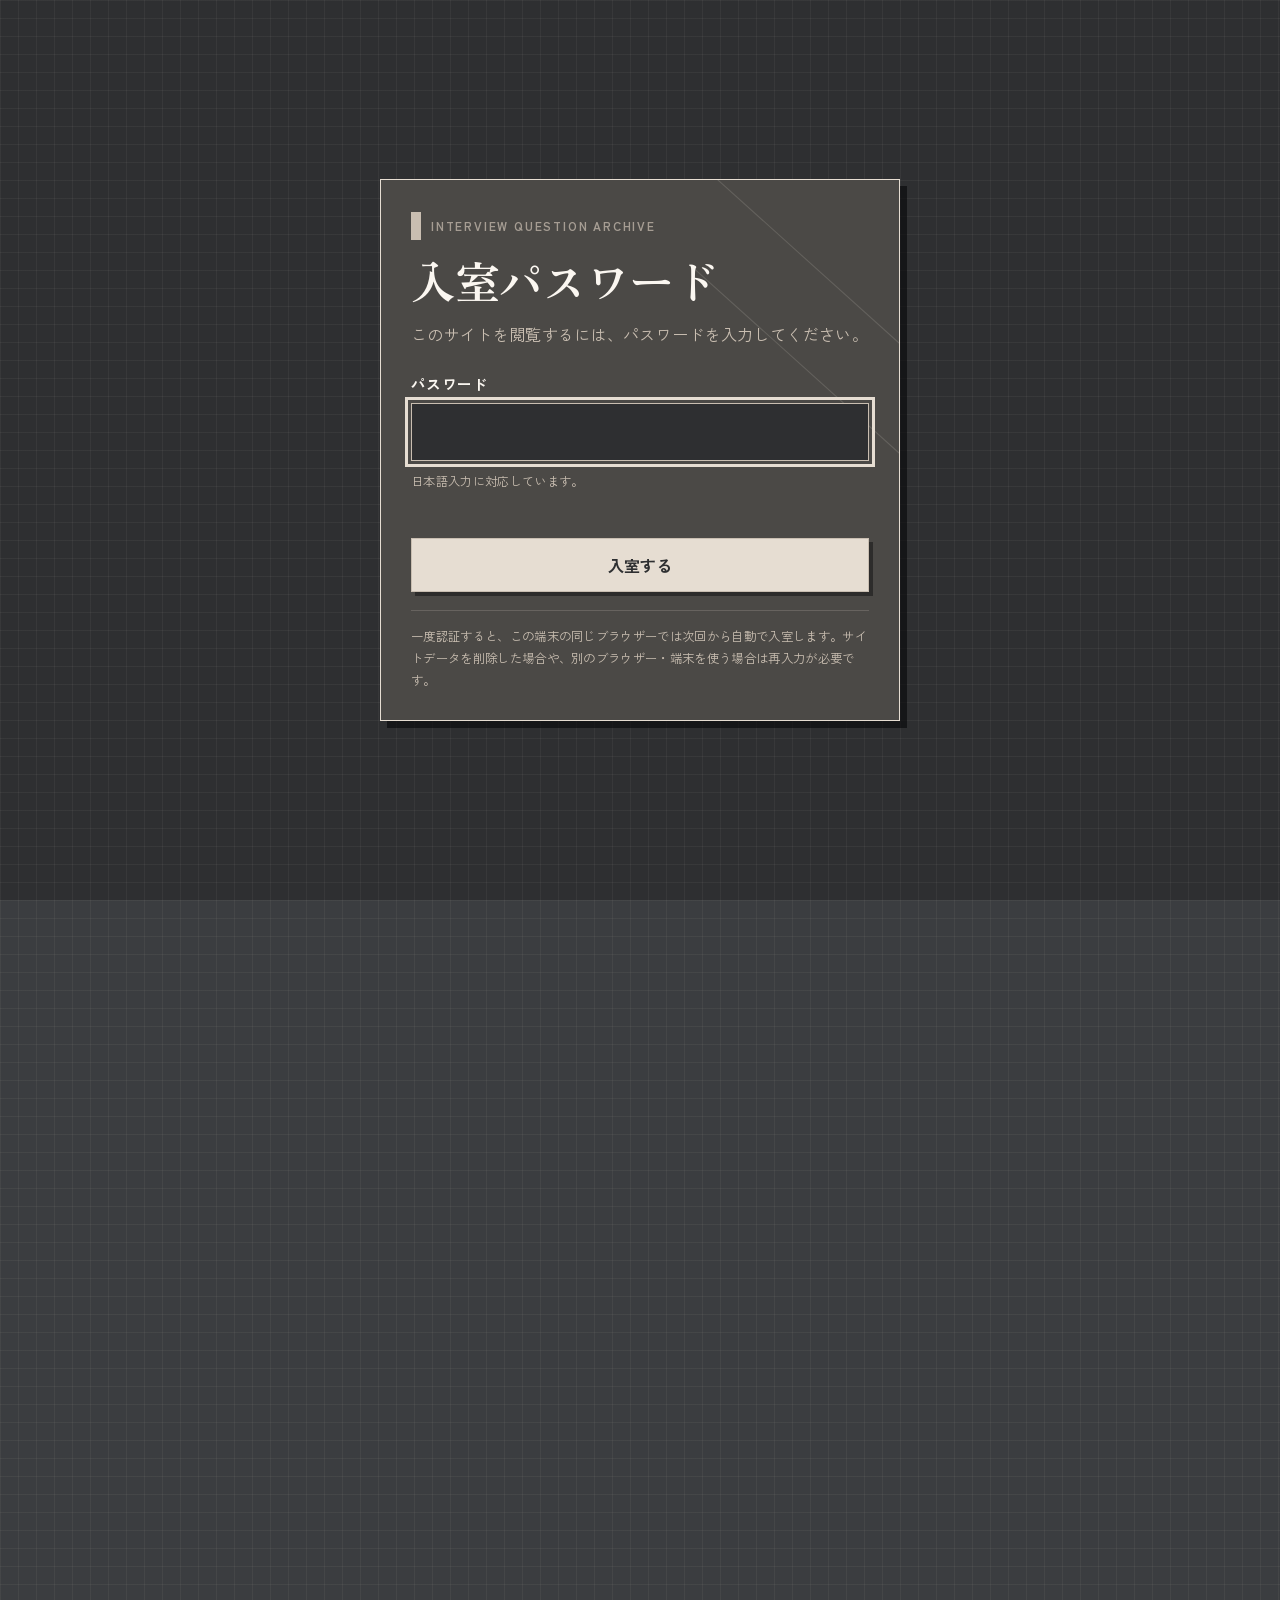
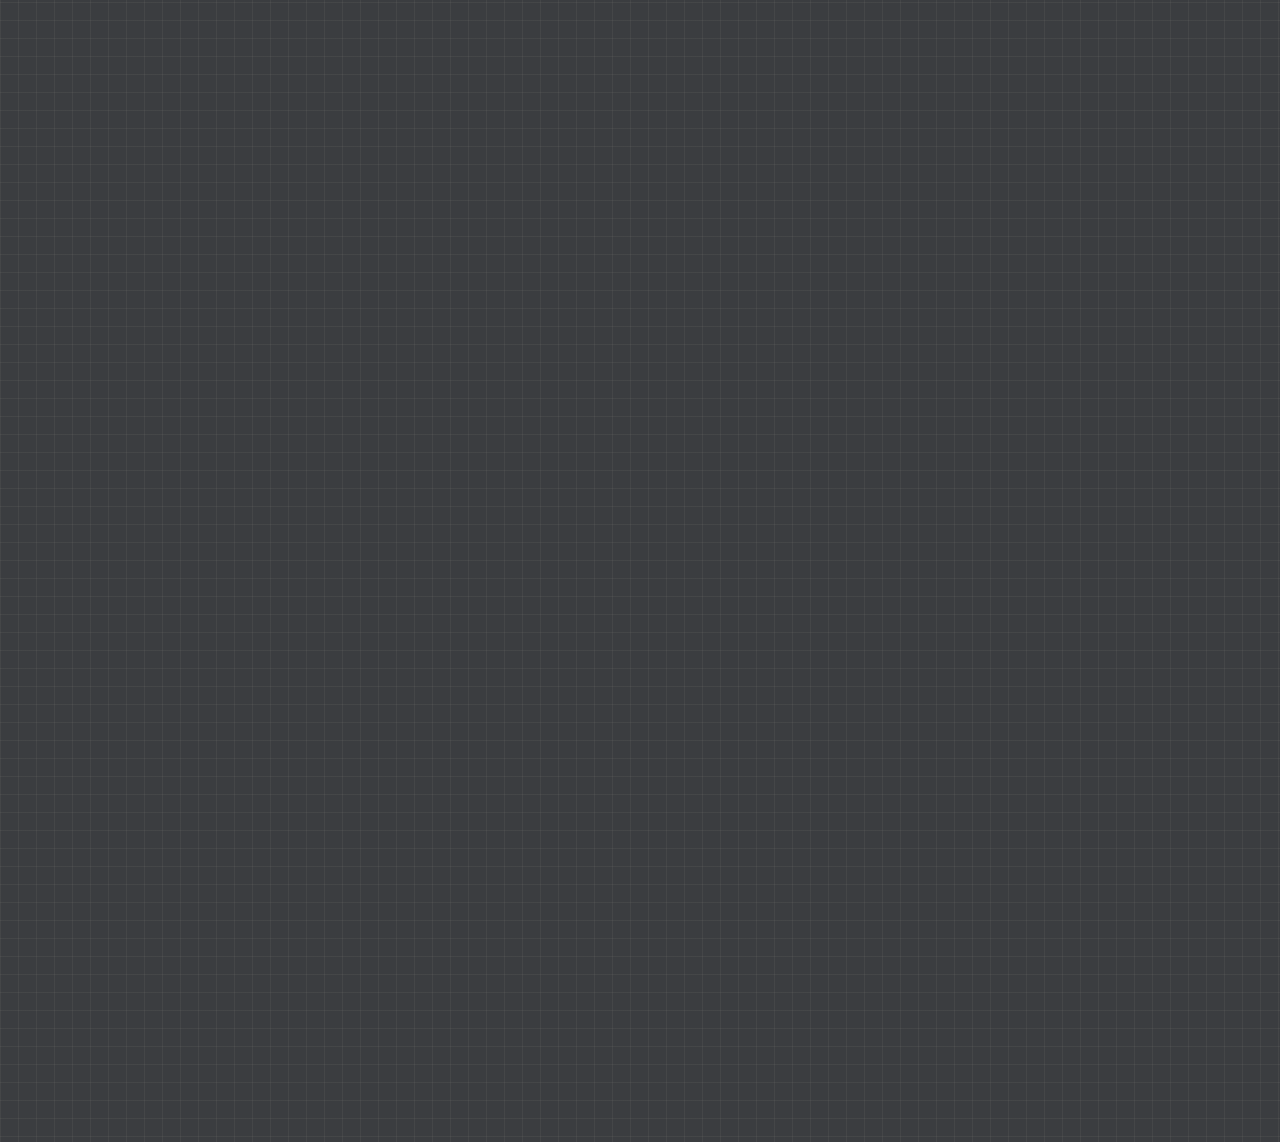
==== commit 68d36791: "HOMEに制作者プロフィールを追加" ====
--- a/index.html
+++ b/index.html
@@ -200,6 +200,37 @@
                 その場合も、URLそのものを共有・送信することはしないでください。</p>
             </div>
           </section>
+
+          <!-- ===== この質問集を作った人 ===== -->
+          <section class="section-block" aria-labelledby="aboutAuthorTitle">
+            <div class="section-heading">
+              <span class="section-kicker">ABOUT M.M.</span>
+              <h2 id="aboutAuthorTitle">この質問集を作った人</h2>
+            </div>
+
+            <div class="statement-box">
+              <p><strong>M.M.</strong></p>
+
+              <p>松本工業高校卒業後、理科大へ進学。</p>
+
+              <p>在学中にWEB・デザイン・企画分野の個人事業を始める一方、大学卒業時の就職活動には失敗しました。</p>
+
+              <p>卒業後、個人事業を発展させて起業。会社経営と人事・採用に携わり、<strong>企業側の面接官・採用担当者</strong>を経験しました。</p>
+
+              <p>その後、体調を大きく崩して退任。<br>
+                療養・リハビリを経て、今度は教育の世界へ進みます。</p>
+
+              <p>専門学校の立ち上げに携わり、教員・総務として勤務。ここでは、<strong>私立学校側の面接官・採用担当者</strong>も経験しました。</p>
+
+              <p>その後、工業高校へ転職し、県の公務員試験を経て、現在は工業高校の教員として勤務しています。</p>
+
+              <p>また、進路について本気で考えたい高校生を対象に、自主的な進路ゼミも行っています。</p>
+
+              <p><strong>就職に失敗したことも、仕事をつくったことも、採用する側になったことも、一度立ち止まって人生をやり直したこともあります。</strong></p>
+
+              <p>面接を「受ける側」と「採る側」、そして進路に迷いながら選び直してきた一人の人間として、この質問集を作っています。</p>
+            </div>
+          </section>
         </section>
 
         <!-- GUIDE -->
@@ -996,4 +1027,4 @@
   </dialog>
   <script src="script.js"></script>
 </body>
-</html>
+</html>
--- a/style.css
+++ b/style.css
@@ -970,7 +970,18 @@
     left: 0;
     z-index: 70;
     width: min(310px, 86vw);
+
+    /* 100vh はスマホブラウザーのUI込みで計算される場合があるため、
+       実際に見えている高さへ追従する 100dvh を優先する。 */
     height: calc(100vh - 59px);
+    height: calc(100dvh - 59px);
+
+    /* 最下部の操作ボタンが端末のナビゲーション領域に隠れないよう、
+       スクロール終端にスマホ用の退避余白を確保する。 */
+    padding-bottom: max(64px, calc(36px + env(safe-area-inset-bottom)));
+    overscroll-behavior-y: contain;
+    -webkit-overflow-scrolling: touch;
+
     margin-top: 0;
     transform: translateX(-110%);
     transition: transform .2s ease;
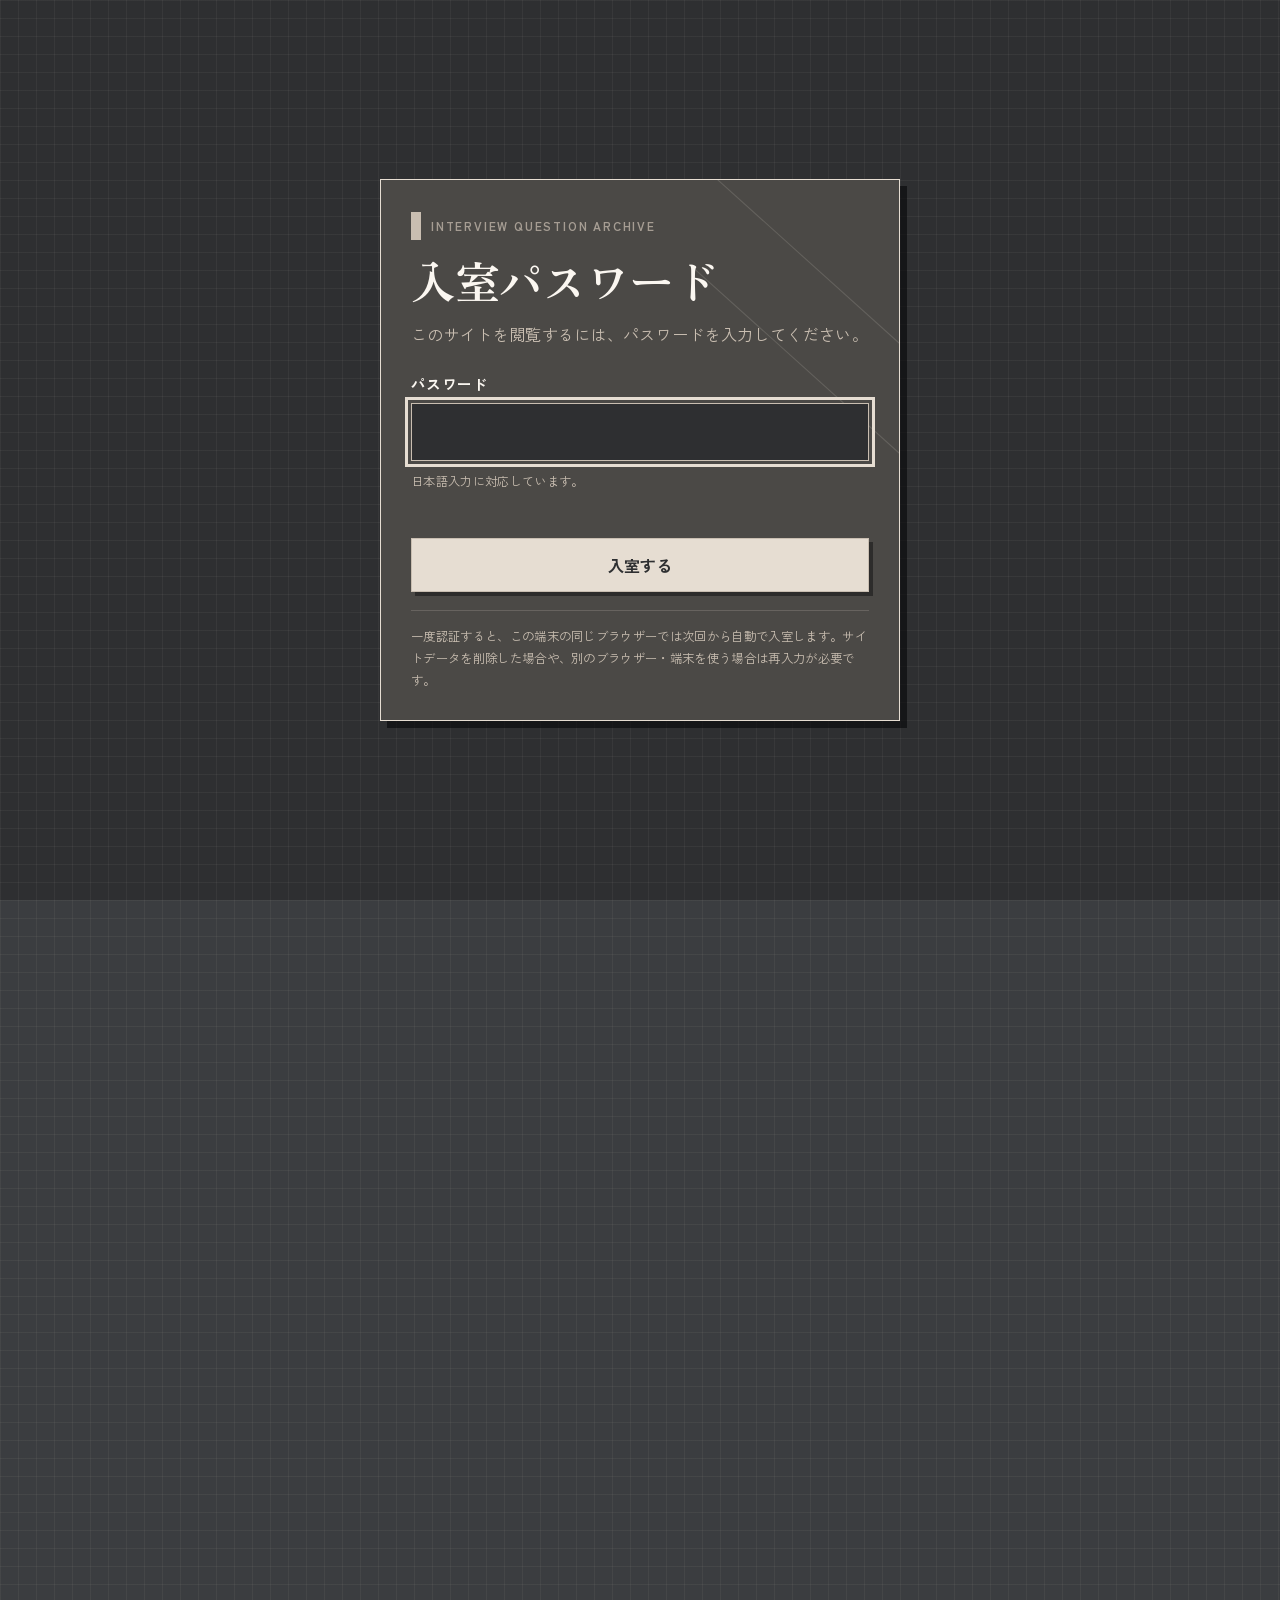
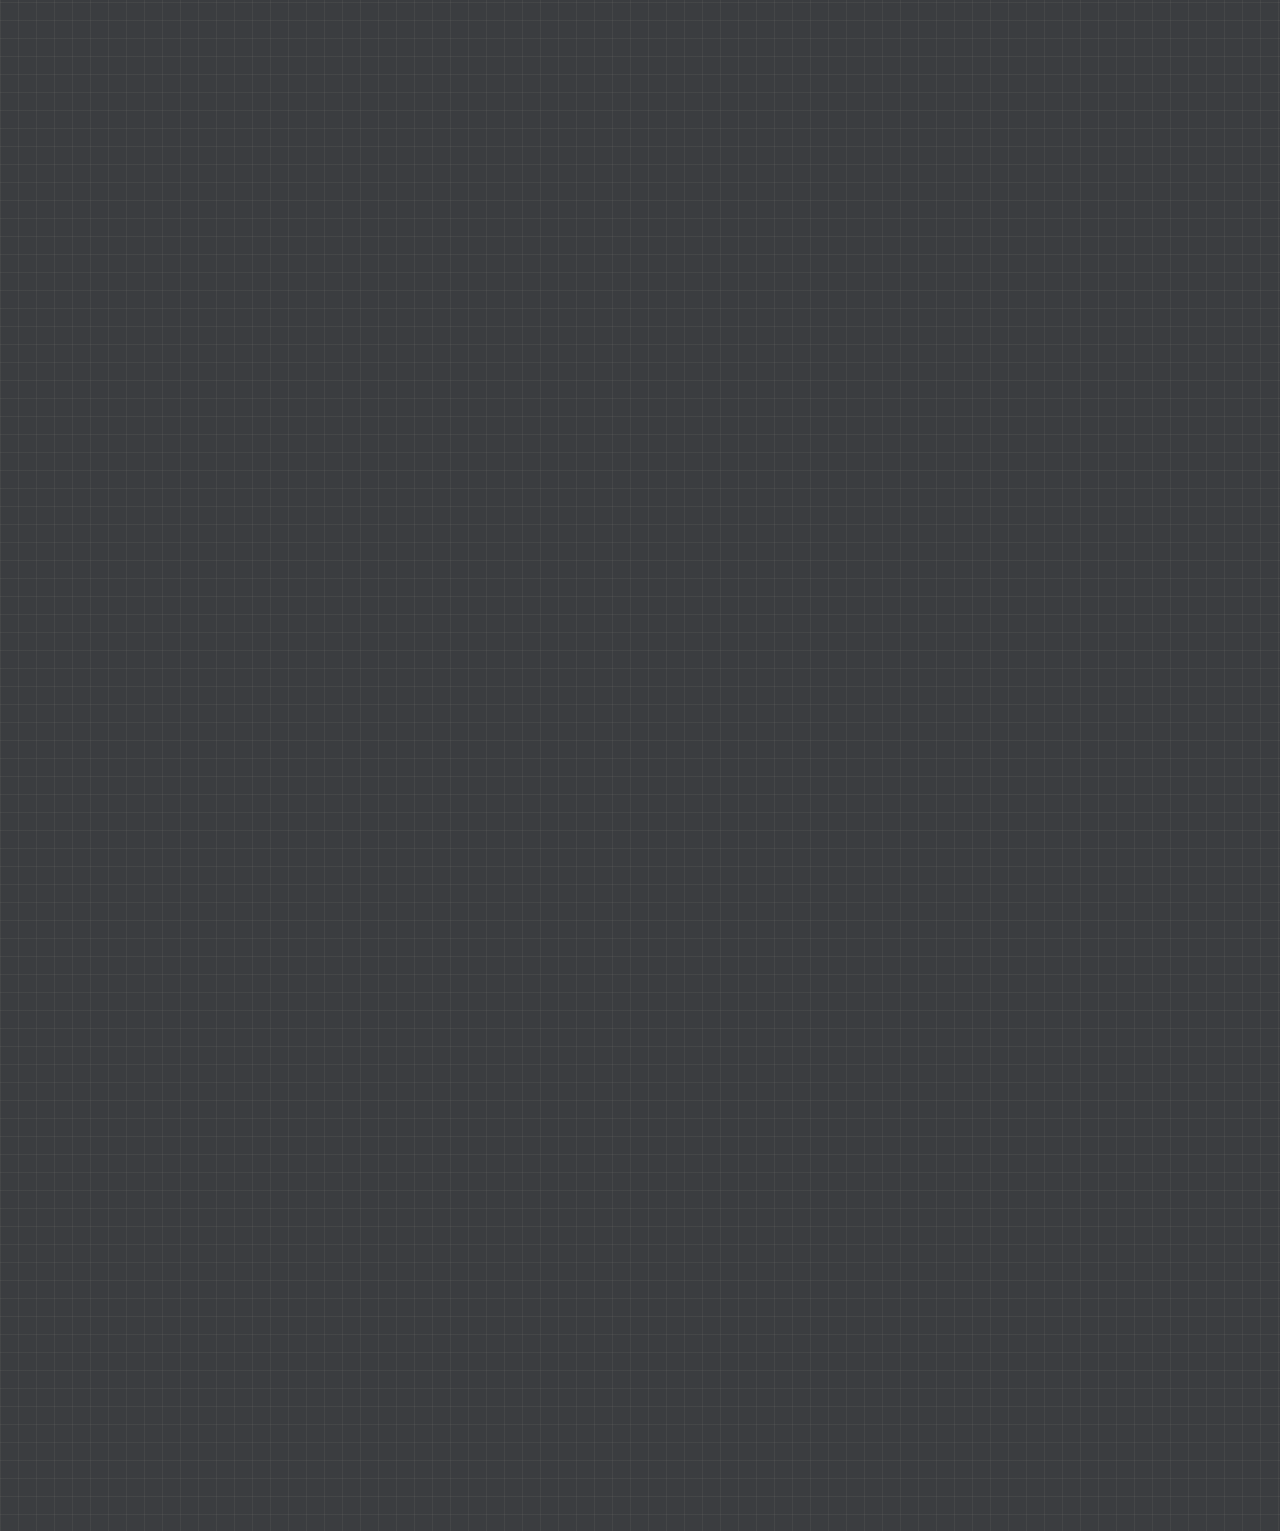
==== commit 21015985: "外部レビュー情報を追加" ====
--- a/index.html
+++ b/index.html
@@ -231,6 +231,21 @@
               <p>面接を「受ける側」と「採る側」、そして進路に迷いながら選び直してきた一人の人間として、この質問集を作っています。</p>
             </div>
           </section>
+
+          <!-- ===== 外部レビュー ===== -->
+          <section class="section-block" aria-labelledby="externalReviewTitle">
+            <div class="section-heading">
+              <span class="section-kicker">EXTERNAL REVIEW</span>
+              <h2 id="externalReviewTitle">この質問集の信憑性</h2>
+            </div>
+
+            <div class="statement-box">
+              <p>本質問集の内容を、大学入試の総合型選抜等で面接・選考に携わった経験を持つ大学教員と、IT企業で採用に携わる担当者に確認していただきました。</p>
+              <p>進学・就職それぞれの「選ぶ側」の視点からも、質問内容や面接に対する考え方について、肯定的な評価をいただいています。</p>
+              <p>なお、大学・企業・面接官によって実際の評価基準や質問内容は異なります。</p>
+              <p>本サイトは、特定の大学・企業の選考基準を示すものではありません。</p>
+            </div>
+          </section>
         </section>
 
         <!-- GUIDE -->
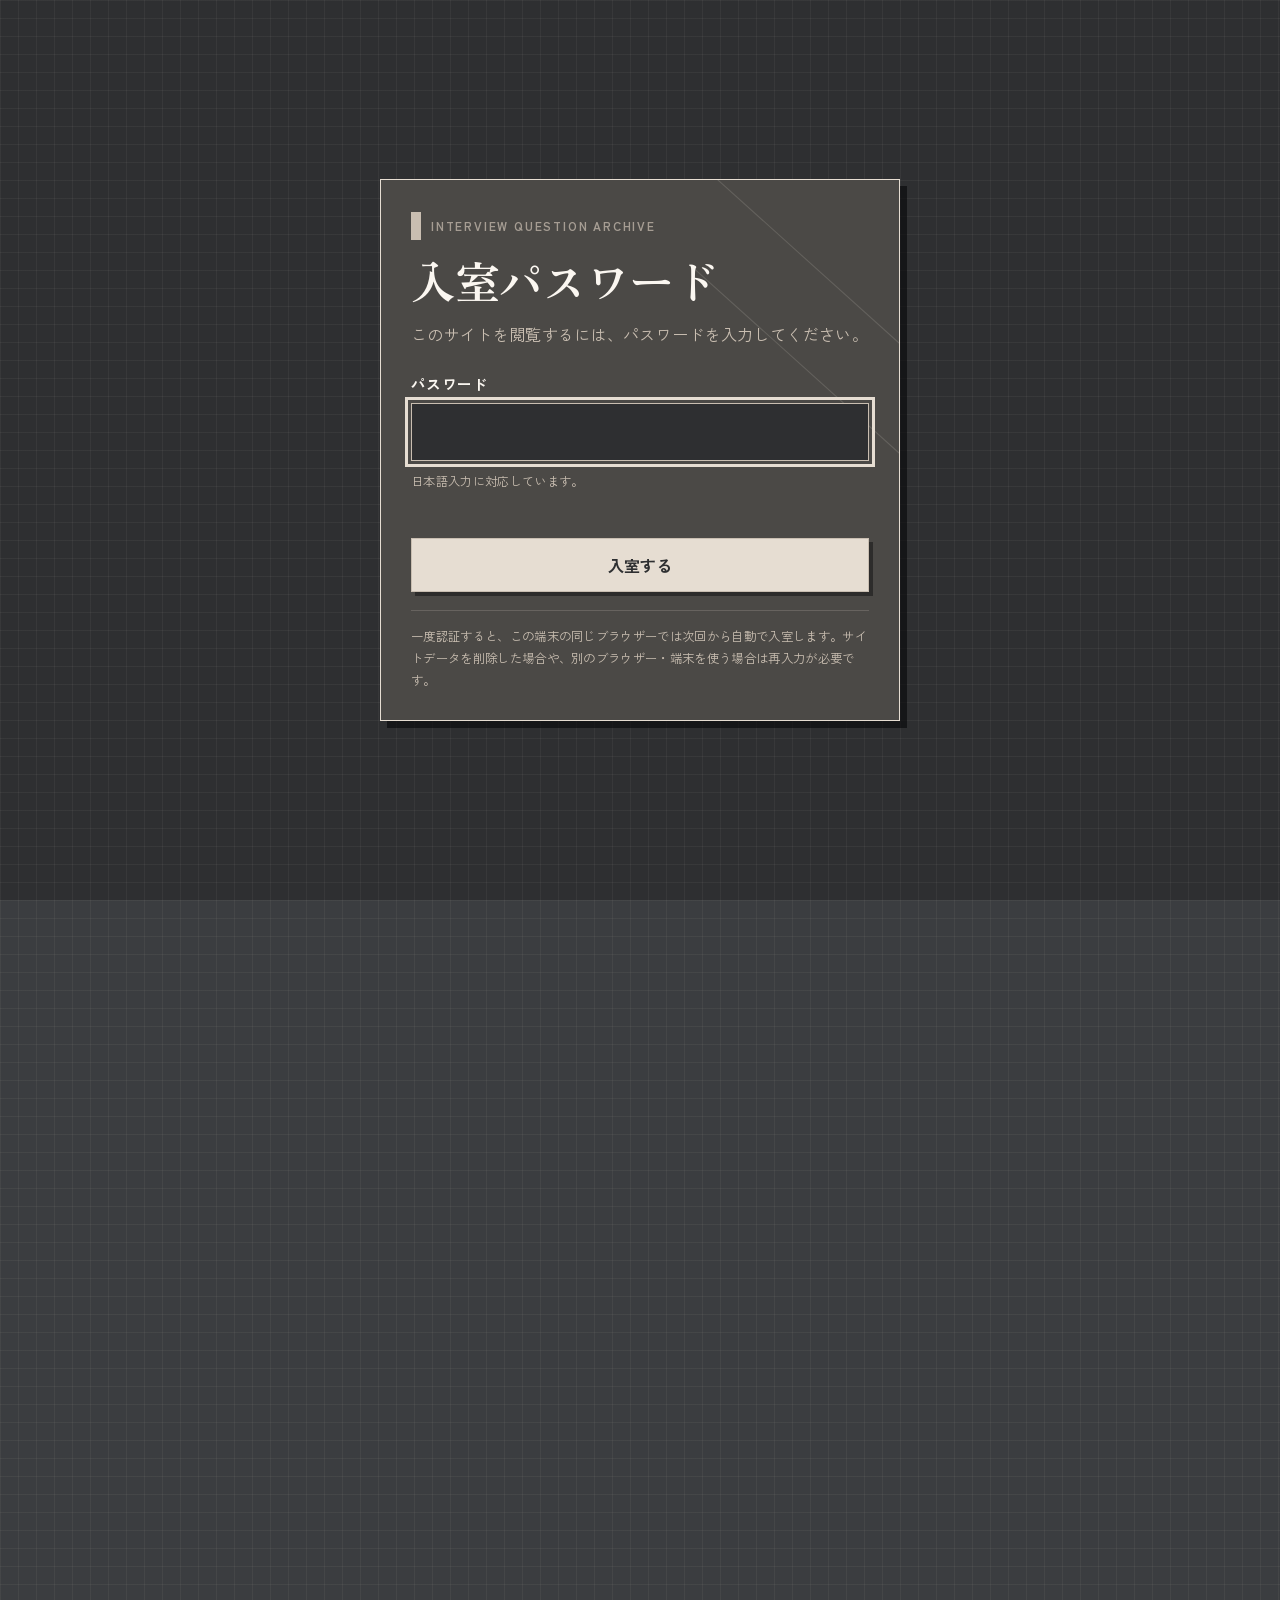
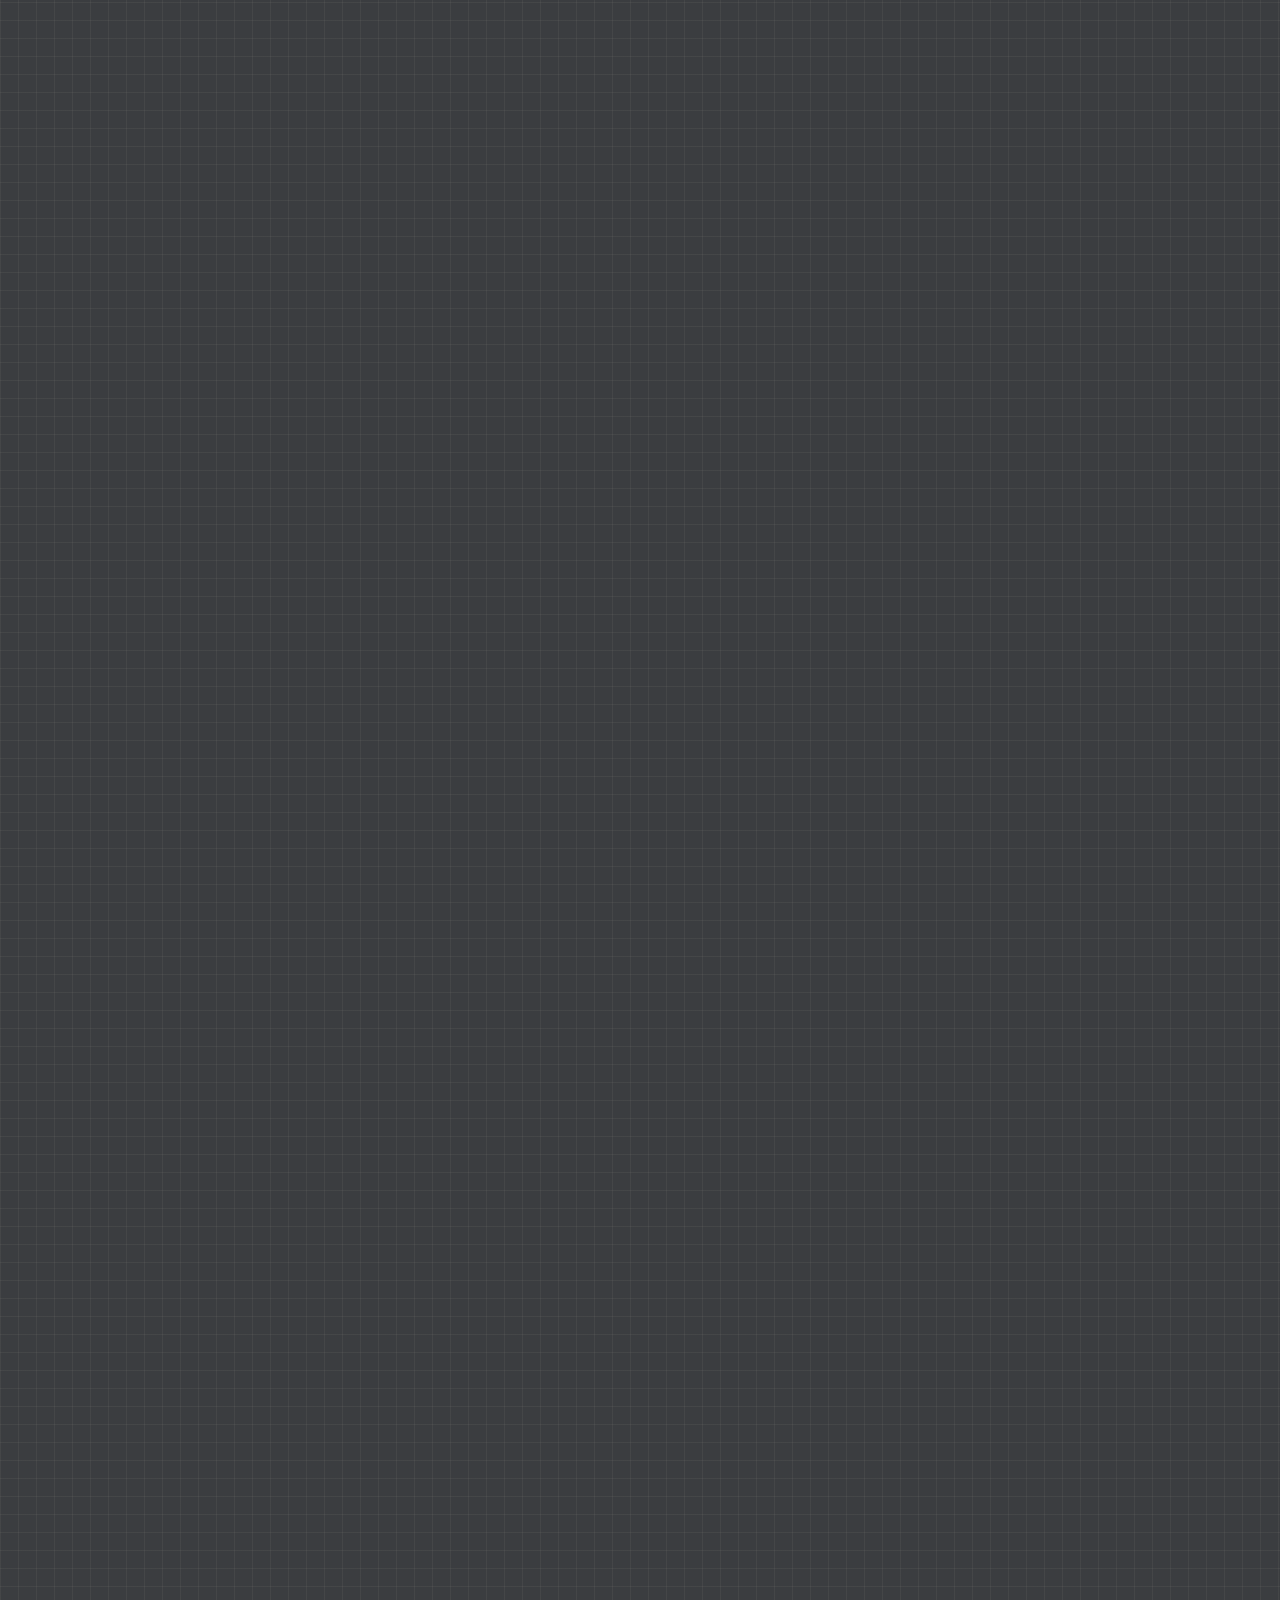
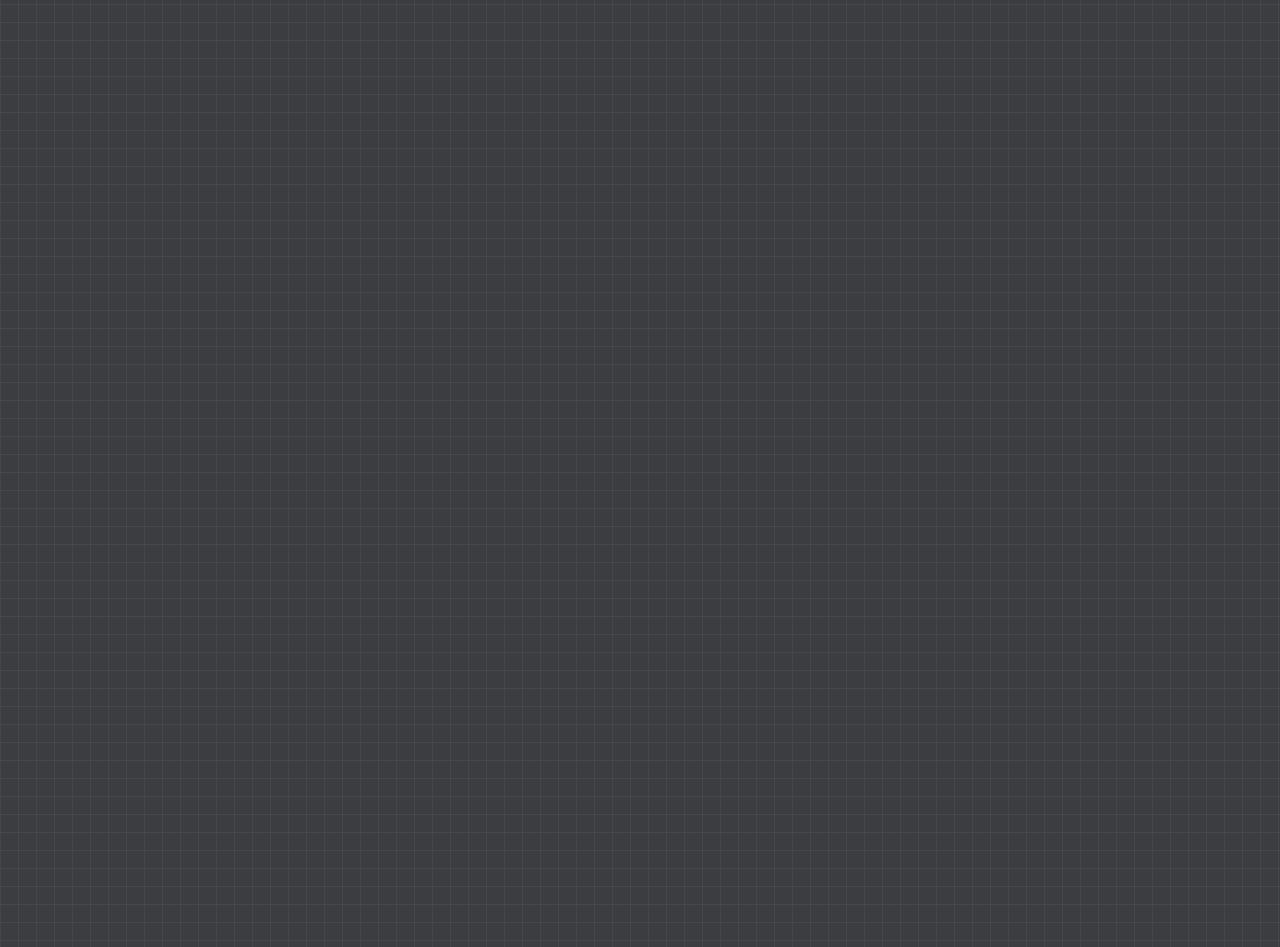
==== commit 5b6667db: "面接回答の大前提ルールを追加" ====
--- a/index.html
+++ b/index.html
@@ -142,6 +142,40 @@
             <p class="hero-note">答えを覚えるのではなく、問いの意図を読む力を育てる。</p>
           </div>
 
+          <!-- ===== 面接回答の大前提 ===== -->
+          <section class="section-block" aria-labelledby="answerRuleTitle">
+            <div class="section-heading">
+              <span class="section-kicker">RULE 00 / FIRST PRINCIPLE</span>
+              <h2 id="answerRuleTitle">まず最初に。これだけは守ってください</h2>
+            </div>
+
+            <div class="statement-box">
+              <p>面接には、いろいろな質問があります。答え方にも、いろいろな工夫があります。</p>
+              <p><strong>でも、その前に。これだけは必ず守ってください。</strong></p>
+              <p><strong>質問されたら、まず答える。</strong></p>
+              <p>これが、面接で受け答えをするときの大前提となるルールです。</p>
+            </div>
+
+            <div class="statement-box">
+              <p>たとえば、「高校生活で最も力を入れたことは何ですか？」と質問されたとします。</p>
+              <p>このとき、「1年生のときに先生から資格を勧められて、そのあと友達と一緒に勉強を始めて……」と、いきなり理由や経緯から話し始めると、聞いている人は「結局、何に力を入れた話なんだろう？」と、答えが分からないまま話を聞くことになります。</p>
+              <p>まずは、<strong>「私が高校生活で最も力を入れたことは、電気工事士の資格取得です。」</strong>と答えます。</p>
+              <p>そのあとに、「なぜ取り組んだのか」「どのように頑張ったのか」「そこから何を学んだのか」を話します。</p>
+              <p><strong>基本の順番は、結論 → 理由 → 具体的な経験です。</strong></p>
+            </div>
+
+            <div class="statement-box">
+              <p>これは、面接でうまく見せるための小手先のテクニックではありません。</p>
+              <p><strong>相手から訊かれたことに、きちんと答えるための基本です。</strong></p>
+              <p>どれだけ良い経験をしていても、どれだけ伝えたいことがあっても、最初に質問への答えがなければ、その良さは相手に伝わりにくくなります。</p>
+              <p>だから、これからこの質問集を使って練習するときも、まず最初に確認してください。</p>
+              <p><strong>「私は、訊かれたことに最初に答えているか？」</strong></p>
+              <p>迷ったら、このルールに戻ってください。</p>
+              <p><strong>質問されたら、まず答える。<br>結論を言ってから、理由を話す。</strong></p>
+              <p>これは、面接のすべての質問に共通する大前提です。</p>
+            </div>
+          </section>
+
           <section class="section-block">
             <div class="section-heading">
               <span class="section-kicker">CORE</span>
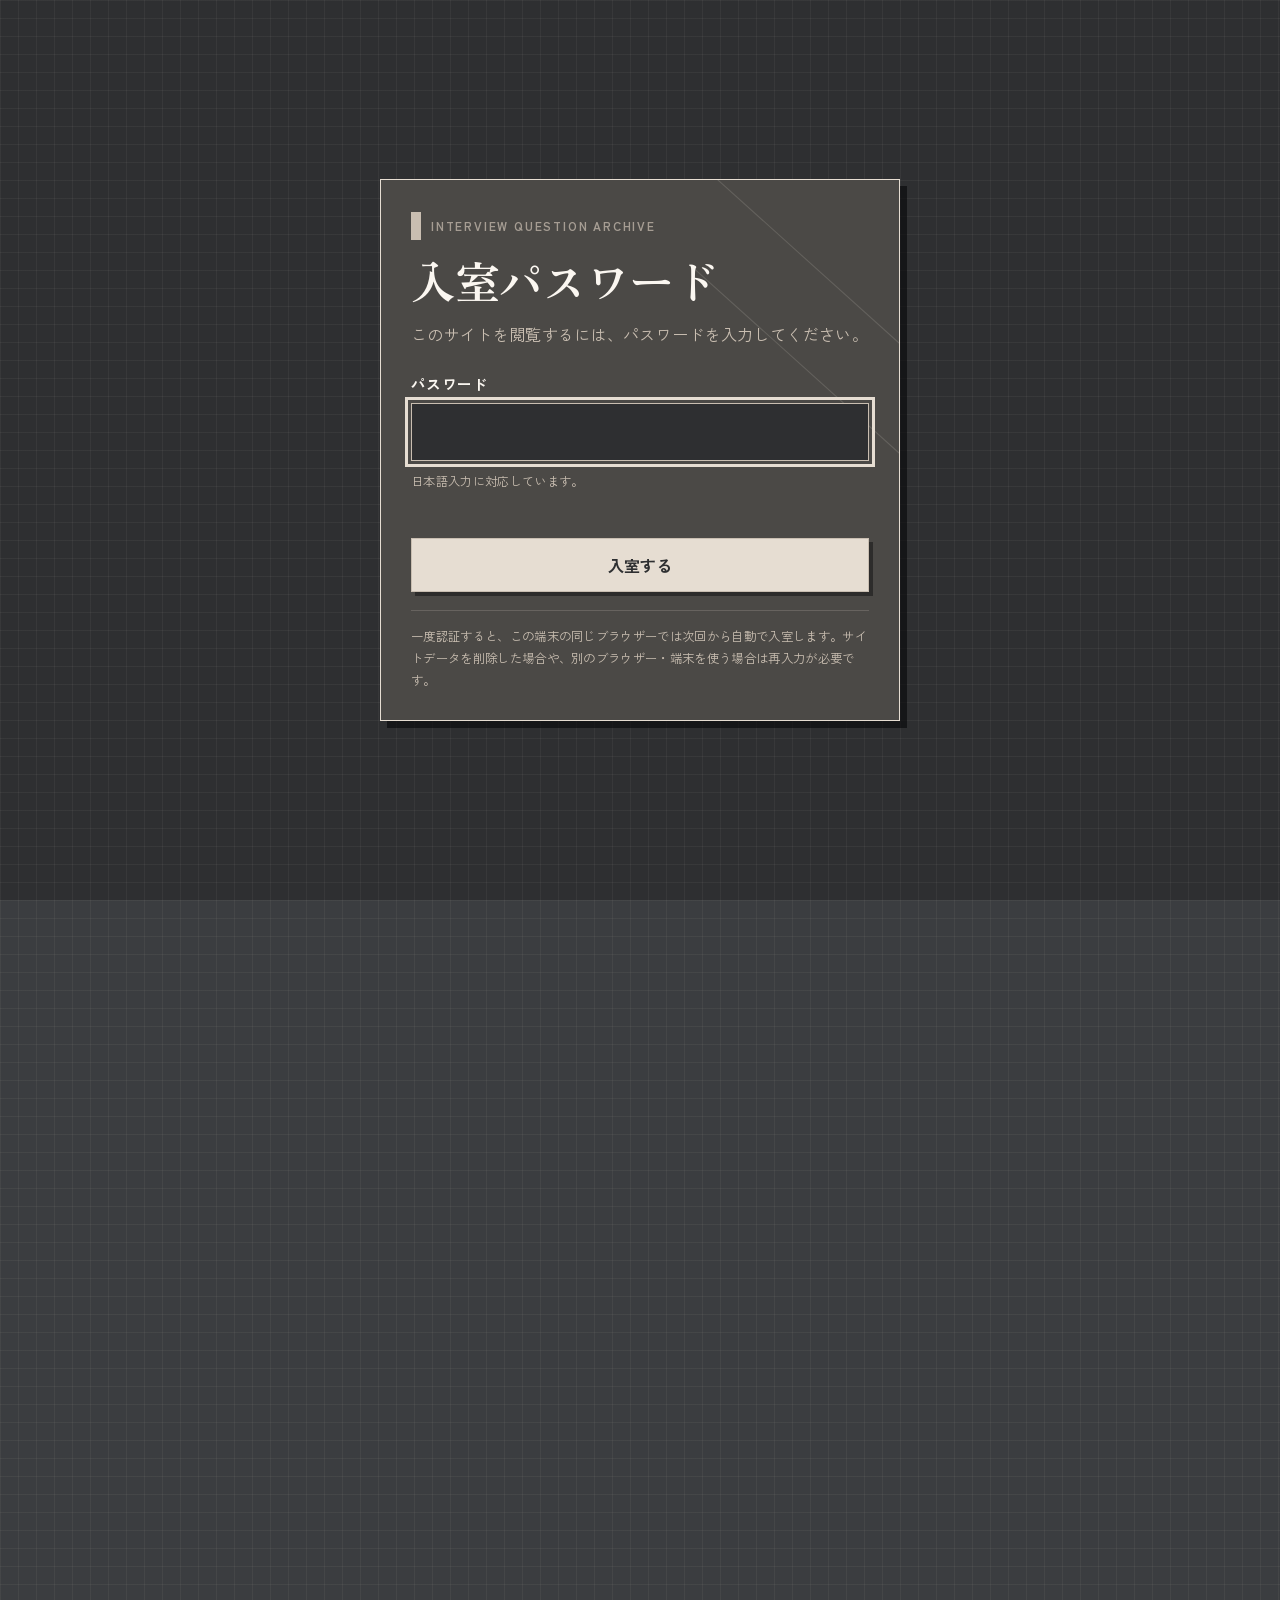
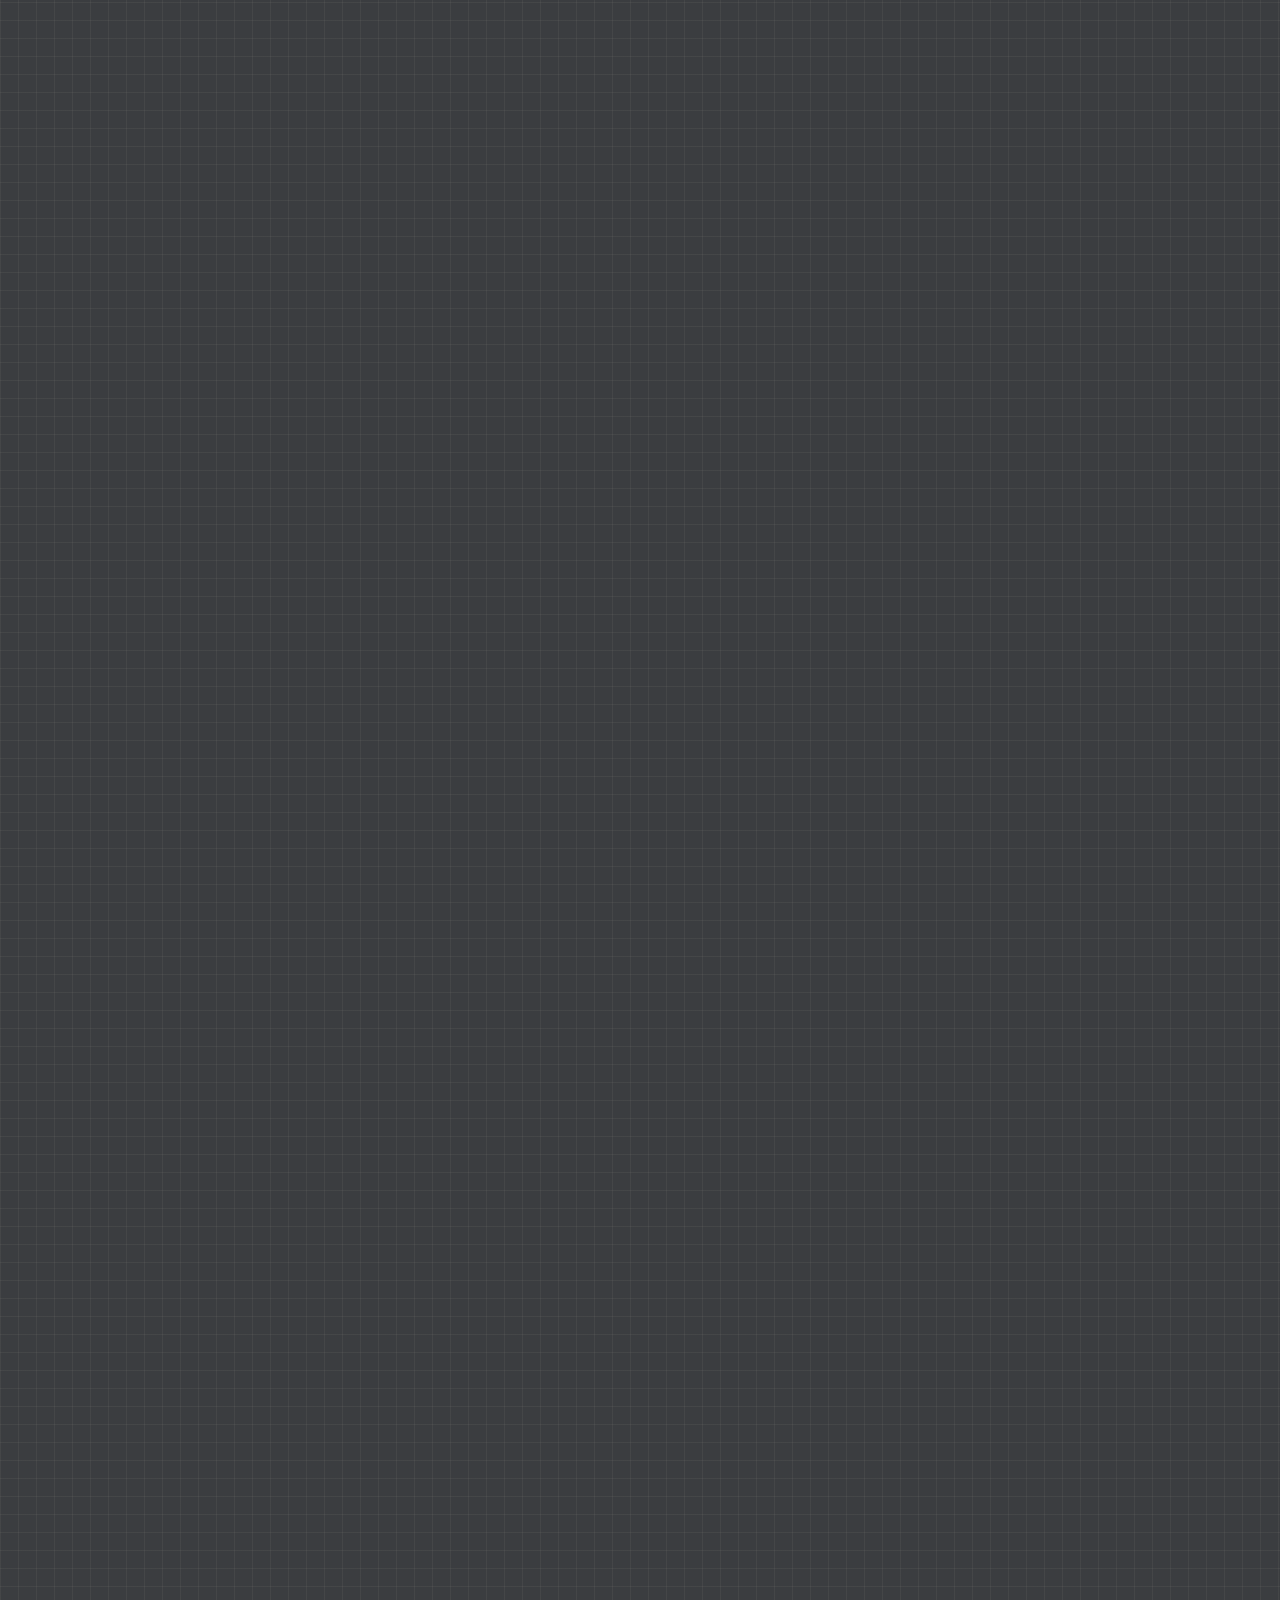
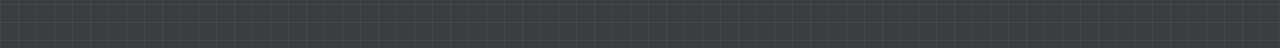
==== commit 1317b581: "質問集トップの長文を折り畳み化" ====
--- a/index.html
+++ b/index.html
@@ -143,38 +143,45 @@
           </div>
 
           <!-- ===== 面接回答の大前提 ===== -->
-          <section class="section-block" aria-labelledby="answerRuleTitle">
-            <div class="section-heading">
-              <span class="section-kicker">RULE 00 / FIRST PRINCIPLE</span>
-              <h2 id="answerRuleTitle">まず最初に。これだけは守ってください</h2>
-            </div>
-
-            <div class="statement-box">
-              <p>面接には、いろいろな質問があります。答え方にも、いろいろな工夫があります。</p>
-              <p><strong>でも、その前に。これだけは必ず守ってください。</strong></p>
-              <p><strong>質問されたら、まず答える。</strong></p>
-              <p>これが、面接で受け答えをするときの大前提となるルールです。</p>
-            </div>
-
-            <div class="statement-box">
-              <p>たとえば、「高校生活で最も力を入れたことは何ですか？」と質問されたとします。</p>
-              <p>このとき、「1年生のときに先生から資格を勧められて、そのあと友達と一緒に勉強を始めて……」と、いきなり理由や経緯から話し始めると、聞いている人は「結局、何に力を入れた話なんだろう？」と、答えが分からないまま話を聞くことになります。</p>
-              <p>まずは、<strong>「私が高校生活で最も力を入れたことは、電気工事士の資格取得です。」</strong>と答えます。</p>
-              <p>そのあとに、「なぜ取り組んだのか」「どのように頑張ったのか」「そこから何を学んだのか」を話します。</p>
-              <p><strong>基本の順番は、結論 → 理由 → 具体的な経験です。</strong></p>
-            </div>
-
-            <div class="statement-box">
-              <p>これは、面接でうまく見せるための小手先のテクニックではありません。</p>
-              <p><strong>相手から訊かれたことに、きちんと答えるための基本です。</strong></p>
-              <p>どれだけ良い経験をしていても、どれだけ伝えたいことがあっても、最初に質問への答えがなければ、その良さは相手に伝わりにくくなります。</p>
-              <p>だから、これからこの質問集を使って練習するときも、まず最初に確認してください。</p>
-              <p><strong>「私は、訊かれたことに最初に答えているか？」</strong></p>
-              <p>迷ったら、このルールに戻ってください。</p>
-              <p><strong>質問されたら、まず答える。<br>結論を言ってから、理由を話す。</strong></p>
-              <p>これは、面接のすべての質問に共通する大前提です。</p>
-            </div>
-          </section>
+<section class="section-block" aria-labelledby="answerRuleTitle">
+  <div class="section-heading">
+    <span class="section-kicker">RULE 00 / FIRST PRINCIPLE</span>
+    <h2 id="answerRuleTitle">まず最初に。これだけは守ってください</h2>
+  </div>
+
+  <div class="statement-box rule-core-box">
+    <p>面接には、いろいろな質問があります。答え方にも、いろいろな工夫があります。</p>
+    <p><strong>でも、その前に。これだけは必ず守ってください。</strong></p>
+    <p class="rule-core-message"><strong>質問されたら、まず答える。</strong></p>
+    <p>これが、面接で受け答えをするときの大前提となるルールです。</p>
+    <p><strong>結論を言ってから、理由を話す。</strong></p>
+  </div>
+
+  <details class="archive-disclosure">
+    <summary>具体例を見る</summary>
+    <div class="archive-disclosure-body">
+      <p>たとえば、「高校生活で最も力を入れたことは何ですか？」と質問されたとします。</p>
+      <p>このとき、「1年生のときに先生から資格を勧められて、そのあと友達と一緒に勉強を始めて……」と、いきなり理由や経緯から話し始めると、聞いている人は「結局、何に力を入れた話なんだろう？」と、答えが分からないまま話を聞くことになります。</p>
+      <p>まずは、<strong>「私が高校生活で最も力を入れたことは、電気工事士の資格取得です。」</strong>と答えます。</p>
+      <p>そのあとに、「なぜ取り組んだのか」「どのように頑張ったのか」「そこから何を学んだのか」を話します。</p>
+      <p><strong>基本の順番は、結論 → 理由 → 具体的な経験です。</strong></p>
+    </div>
+  </details>
+
+  <details class="archive-disclosure">
+    <summary>なぜ、このルールが大切なのか</summary>
+    <div class="archive-disclosure-body">
+      <p>これは、面接でうまく見せるための小手先のテクニックではありません。</p>
+      <p><strong>相手から訊かれたことに、きちんと答えるための基本です。</strong></p>
+      <p>どれだけ良い経験をしていても、どれだけ伝えたいことがあっても、最初に質問への答えがなければ、その良さは相手に伝わりにくくなります。</p>
+      <p>だから、これからこの質問集を使って練習するときも、まず最初に確認してください。</p>
+      <p><strong>「私は、訊かれたことに最初に答えているか？」</strong></p>
+      <p>迷ったら、このルールに戻ってください。</p>
+      <p><strong>質問されたら、まず答える。<br>結論を言ってから、理由を話す。</strong></p>
+      <p>これは、面接のすべての質問に共通する大前提です。</p>
+    </div>
+  </details>
+</section>
 
           <section class="section-block">
             <div class="section-heading">
@@ -236,35 +243,28 @@
           </section>
 
           <!-- ===== この質問集を作った人 ===== -->
-          <section class="section-block" aria-labelledby="aboutAuthorTitle">
-            <div class="section-heading">
-              <span class="section-kicker">ABOUT M.M.</span>
-              <h2 id="aboutAuthorTitle">この質問集を作った人</h2>
-            </div>
-
-            <div class="statement-box">
-              <p><strong>M.M.</strong></p>
-
-              <p>松本工業高校卒業後、理科大へ進学。</p>
-
-              <p>在学中にWEB・デザイン・企画分野の個人事業を始める一方、大学卒業時の就職活動には失敗しました。</p>
-
-              <p>卒業後、個人事業を発展させて起業。会社経営と人事・採用に携わり、<strong>企業側の面接官・採用担当者</strong>を経験しました。</p>
-
-              <p>その後、体調を大きく崩して退任。<br>
-                療養・リハビリを経て、今度は教育の世界へ進みます。</p>
-
-              <p>専門学校の立ち上げに携わり、教員・総務として勤務。ここでは、<strong>私立学校側の面接官・採用担当者</strong>も経験しました。</p>
-
-              <p>その後、工業高校へ転職し、県の公務員試験を経て、現在は工業高校の教員として勤務しています。</p>
-
-              <p>また、進路について本気で考えたい高校生を対象に、自主的な進路ゼミも行っています。</p>
-
-              <p><strong>就職に失敗したことも、仕事をつくったことも、採用する側になったことも、一度立ち止まって人生をやり直したこともあります。</strong></p>
-
-              <p>面接を「受ける側」と「採る側」、そして進路に迷いながら選び直してきた一人の人間として、この質問集を作っています。</p>
-            </div>
-          </section>
+<section class="section-block" aria-labelledby="aboutAuthorTitle">
+  <div class="section-heading">
+    <span class="section-kicker">ABOUT M.M.</span>
+    <h2 id="aboutAuthorTitle">この質問集を作った人</h2>
+  </div>
+
+  <details class="archive-disclosure author-disclosure">
+    <summary>プロフィールを読む</summary>
+    <div class="archive-disclosure-body">
+      <p><strong>M.M.</strong></p>
+      <p>松本工業高校卒業後、理科大へ進学。</p>
+      <p>在学中にWEB・デザイン・企画分野の個人事業を始める一方、大学卒業時の就職活動には失敗しました。</p>
+      <p>卒業後、個人事業を発展させて起業。会社経営と人事・採用に携わり、<strong>企業側の面接官・採用担当者</strong>を経験しました。</p>
+      <p>その後、体調を大きく崩して退任。<br>療養・リハビリを経て、今度は教育の世界へ進みます。</p>
+      <p>専門学校の立ち上げに携わり、教員・総務として勤務。ここでは、<strong>私立学校側の面接官・採用担当者</strong>も経験しました。</p>
+      <p>その後、工業高校へ転職し、県の公務員試験を経て、現在は工業高校の教員として勤務しています。</p>
+      <p>また、進路について本気で考えたい高校生を対象に、自主的な進路ゼミも行っています。</p>
+      <p><strong>就職に失敗したことも、仕事をつくったことも、採用する側になったことも、一度立ち止まって人生をやり直したこともあります。</strong></p>
+      <p>面接を「受ける側」と「採る側」、そして進路に迷いながら選び直してきた一人の人間として、この質問集を作っています。</p>
+    </div>
+  </details>
+</section>
 
           <!-- ===== 外部レビュー ===== -->
           <section class="section-block" aria-labelledby="externalReviewTitle">
--- a/style.css
+++ b/style.css
@@ -1301,3 +1301,76 @@
   }
 }
 
+
+/* ===== HOME compact disclosures ===== */
+.rule-core-message {
+  margin: .65rem 0;
+  font-family: var(--font-heading);
+  font-size: clamp(1.35rem, 2.6vw, 1.9rem);
+  line-height: 1.45;
+}
+
+.archive-disclosure {
+  margin-top: 14px;
+  background: rgba(76, 74, 71, .94);
+  border: 1px solid var(--ink);
+  box-shadow: 4px 4px 0 var(--shadow);
+}
+
+.archive-disclosure summary {
+  position: relative;
+  padding: 15px 54px 15px 20px;
+  color: var(--ink);
+  font-weight: 700;
+  cursor: pointer;
+  list-style: none;
+  background: rgba(86, 82, 79, .72);
+}
+
+.archive-disclosure summary::-webkit-details-marker {
+  display: none;
+}
+
+.archive-disclosure summary::after {
+  position: absolute;
+  top: 50%;
+  right: 20px;
+  content: "＋";
+  font-size: 1.2rem;
+  line-height: 1;
+  transform: translateY(-50%);
+}
+
+.archive-disclosure[open] summary::after {
+  content: "−";
+}
+
+.archive-disclosure summary:hover {
+  background: rgba(98, 93, 88, .78);
+}
+
+.archive-disclosure[open] summary {
+  border-bottom: 1px solid var(--line-soft);
+}
+
+.archive-disclosure-body {
+  padding: 16px 20px 18px;
+}
+
+.archive-disclosure-body p {
+  margin: .35rem 0;
+}
+
+.author-disclosure {
+  margin-top: 0;
+}
+
+@media (max-width: 620px) {
+  .archive-disclosure summary {
+    padding: 14px 48px 14px 16px;
+  }
+
+  .archive-disclosure-body {
+    padding: 14px 16px 16px;
+  }
+}
